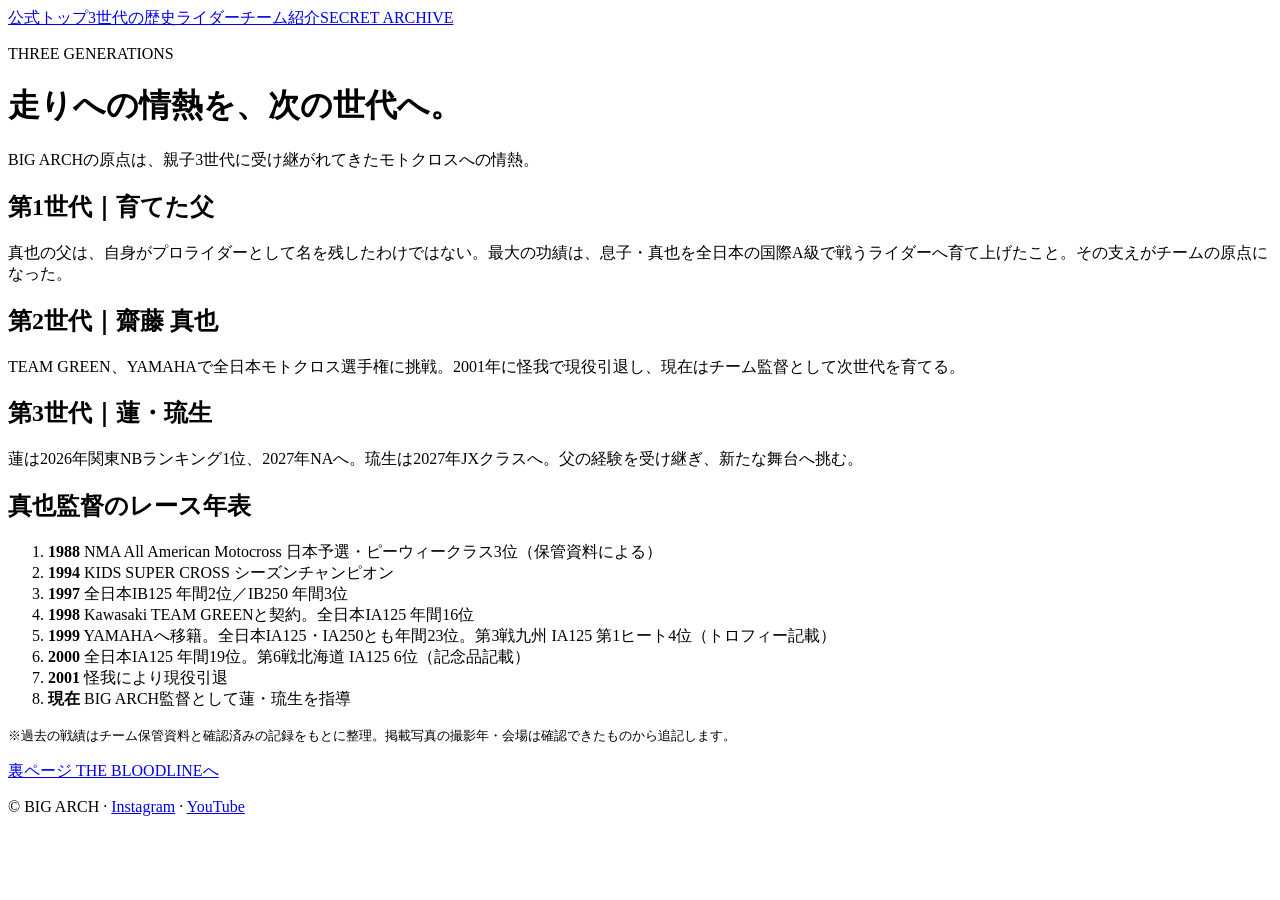
==== history.html @ 1378c93e "Add files via upload" ====
<!doctype html><html lang="ja"><head><meta charset="utf-8"><meta name="viewport" content="width=device-width,initial-scale=1"><meta name="description" content="BIG ARCH モトクロスチームの公式アーカイブ"><title>親子3世代の歴史 | BIG ARCH</title><link rel="stylesheet" href="assets/style.css"></head><body><header><nav><a href="./">公式トップ</a><a href="history.html">3世代の歴史</a><a href="riders.html">ライダー</a><a href="team.html">チーム紹介</a><a href="secret.html">SECRET ARCHIVE</a></nav></header><main><p class="tag">THREE GENERATIONS</p><h1>走りへの情熱を、次の世代へ。</h1><p class="lead">BIG ARCHの原点は、親子3世代に受け継がれてきたモトクロスへの情熱。</p><div class="grid"><section class="card"><h2>第1世代｜育てた父</h2><p>真也の父は、自身がプロライダーとして名を残したわけではない。最大の功績は、息子・真也を全日本の国際A級で戦うライダーへ育て上げたこと。その支えがチームの原点になった。</p></section><section class="card"><h2>第2世代｜齋藤 真也</h2><p>TEAM GREEN、YAMAHAで全日本モトクロス選手権に挑戦。2001年に怪我で現役引退し、現在はチーム監督として次世代を育てる。</p></section><section class="card"><h2>第3世代｜蓮・琉生</h2><p>蓮は2026年関東NBランキング1位、2027年NAへ。琉生は2027年JXクラスへ。父の経験を受け継ぎ、新たな舞台へ挑む。</p></section></div><h2>真也監督のレース年表</h2><ol class="timeline"><li><b>1988</b> NMA All American Motocross 日本予選・ピーウィークラス3位（保管資料による）</li><li><b>1994</b> KIDS SUPER CROSS シーズンチャンピオン</li><li><b>1997</b> 全日本IB125 年間2位／IB250 年間3位</li><li><b>1998</b> Kawasaki TEAM GREENと契約。全日本IA125 年間16位</li><li><b>1999</b> YAMAHAへ移籍。全日本IA125・IA250とも年間23位。第3戦九州 IA125 第1ヒート4位（トロフィー記載）</li><li><b>2000</b> 全日本IA125 年間19位。第6戦北海道 IA125 6位（記念品記載）</li><li><b>2001</b> 怪我により現役引退</li><li><b>現在</b> BIG ARCH監督として蓮・琉生を指導</li></ol><p><small>※過去の戦績はチーム保管資料と確認済みの記録をもとに整理。掲載写真の撮影年・会場は確認できたものから追記します。</small></p><p><a class="button" href="secret.html">裏ページ THE BLOODLINEへ</a></p></main><footer>© BIG ARCH · <a href="https://www.instagram.com/big_arch_mx/">Instagram</a> · <a href="https://www.youtube.com/@BIGARCH-pz4mp">YouTube</a></footer></body></html>
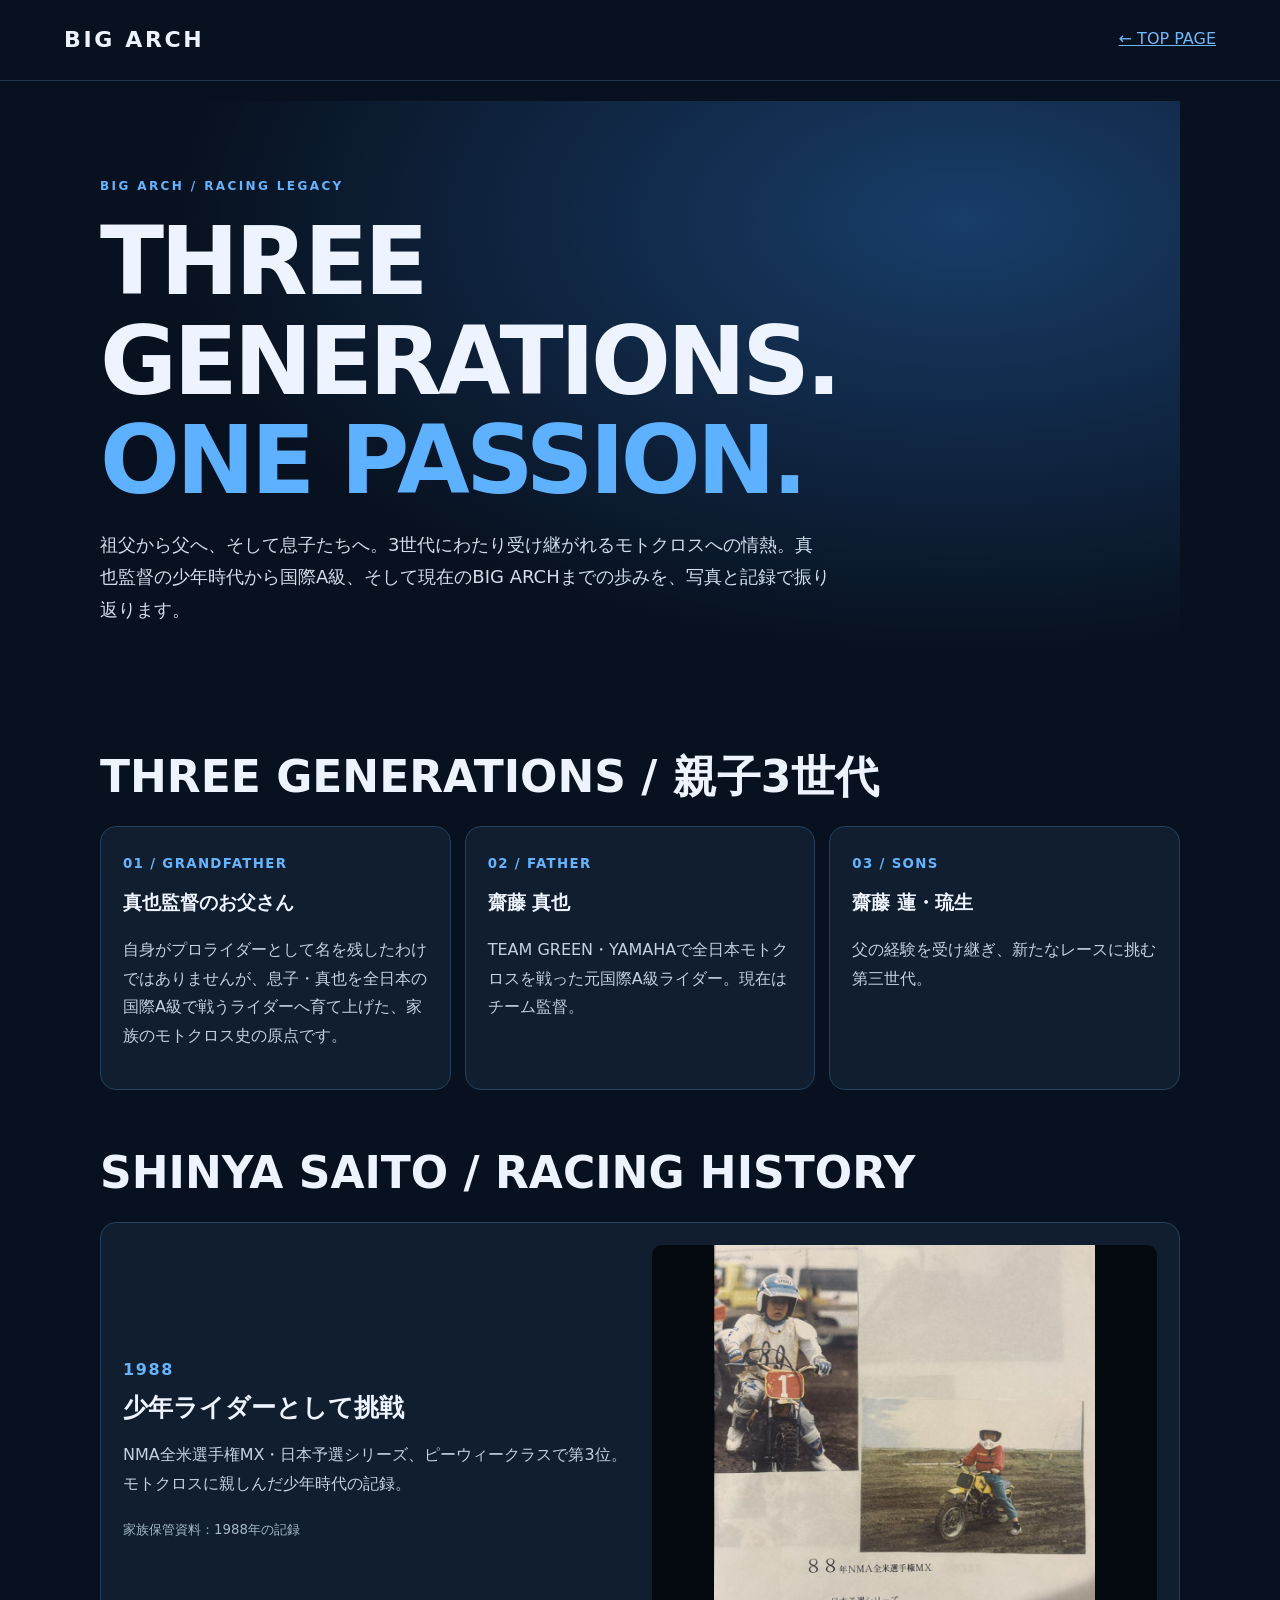
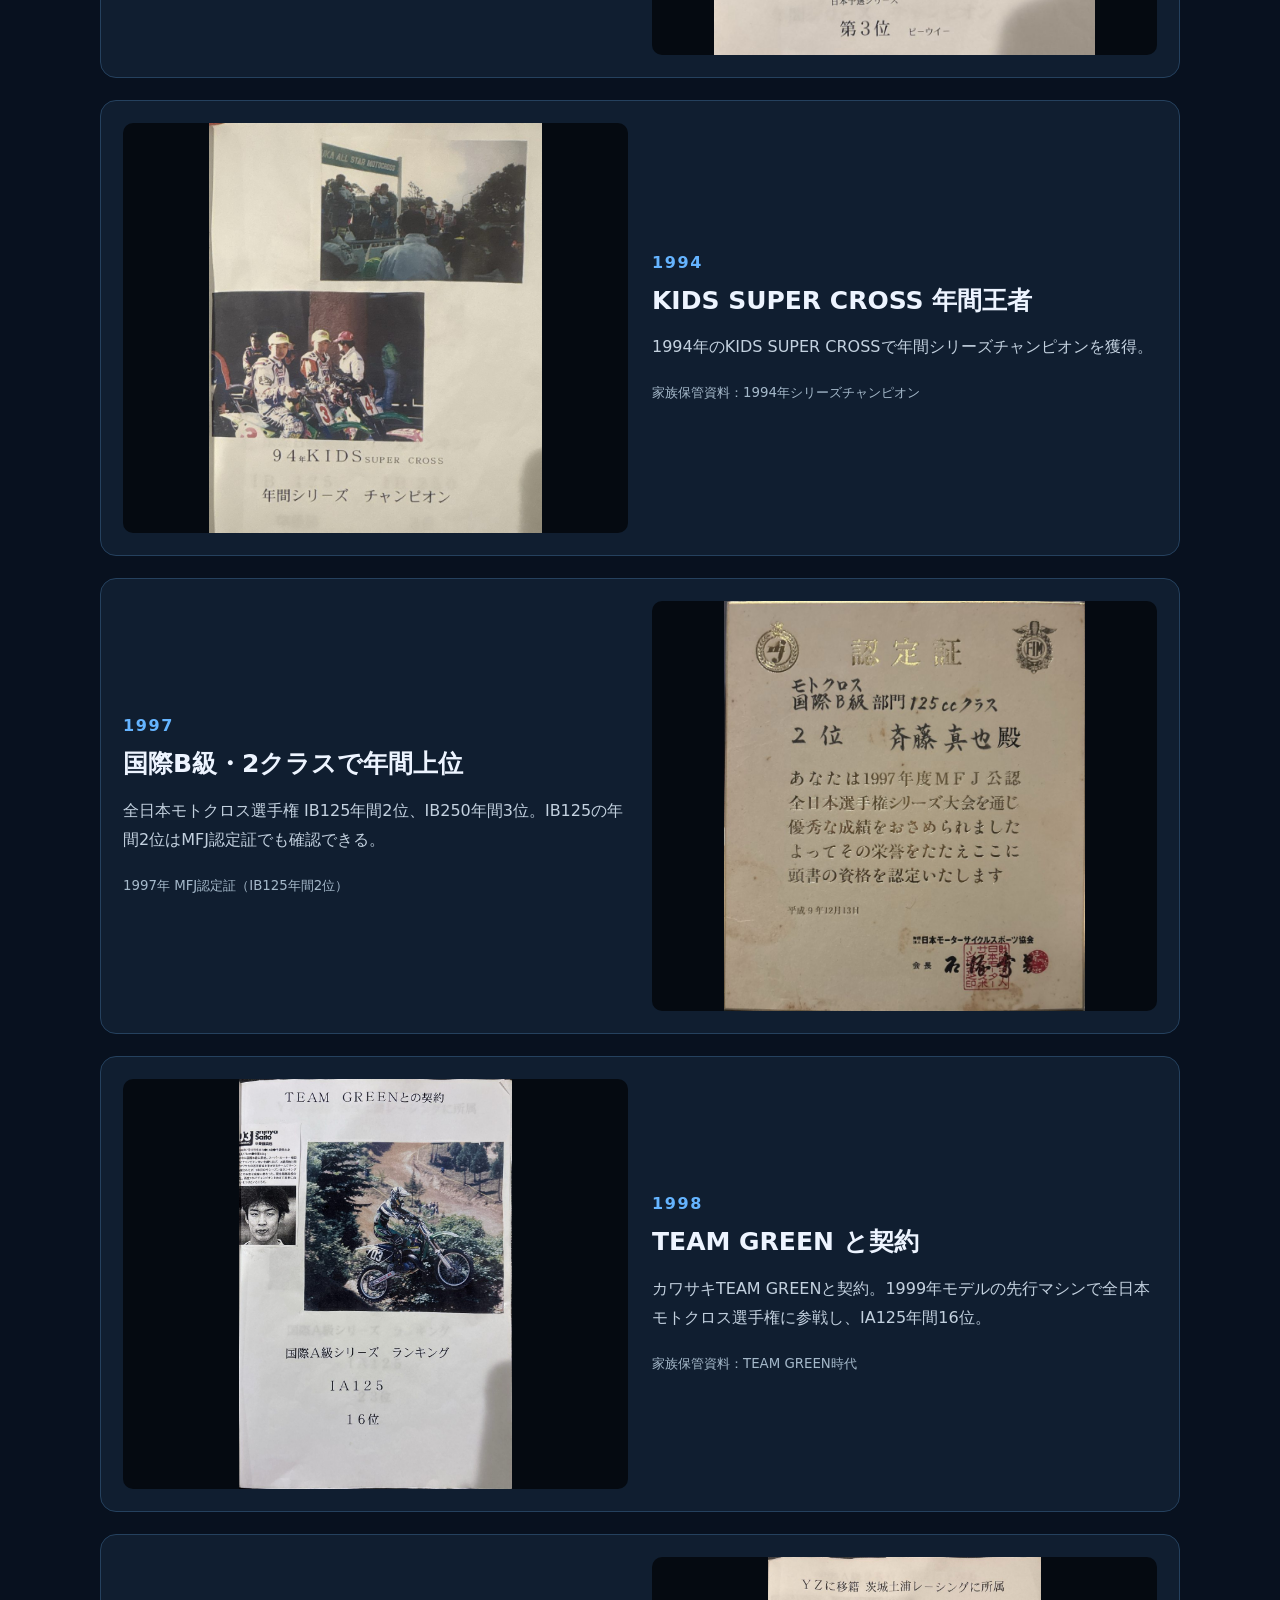
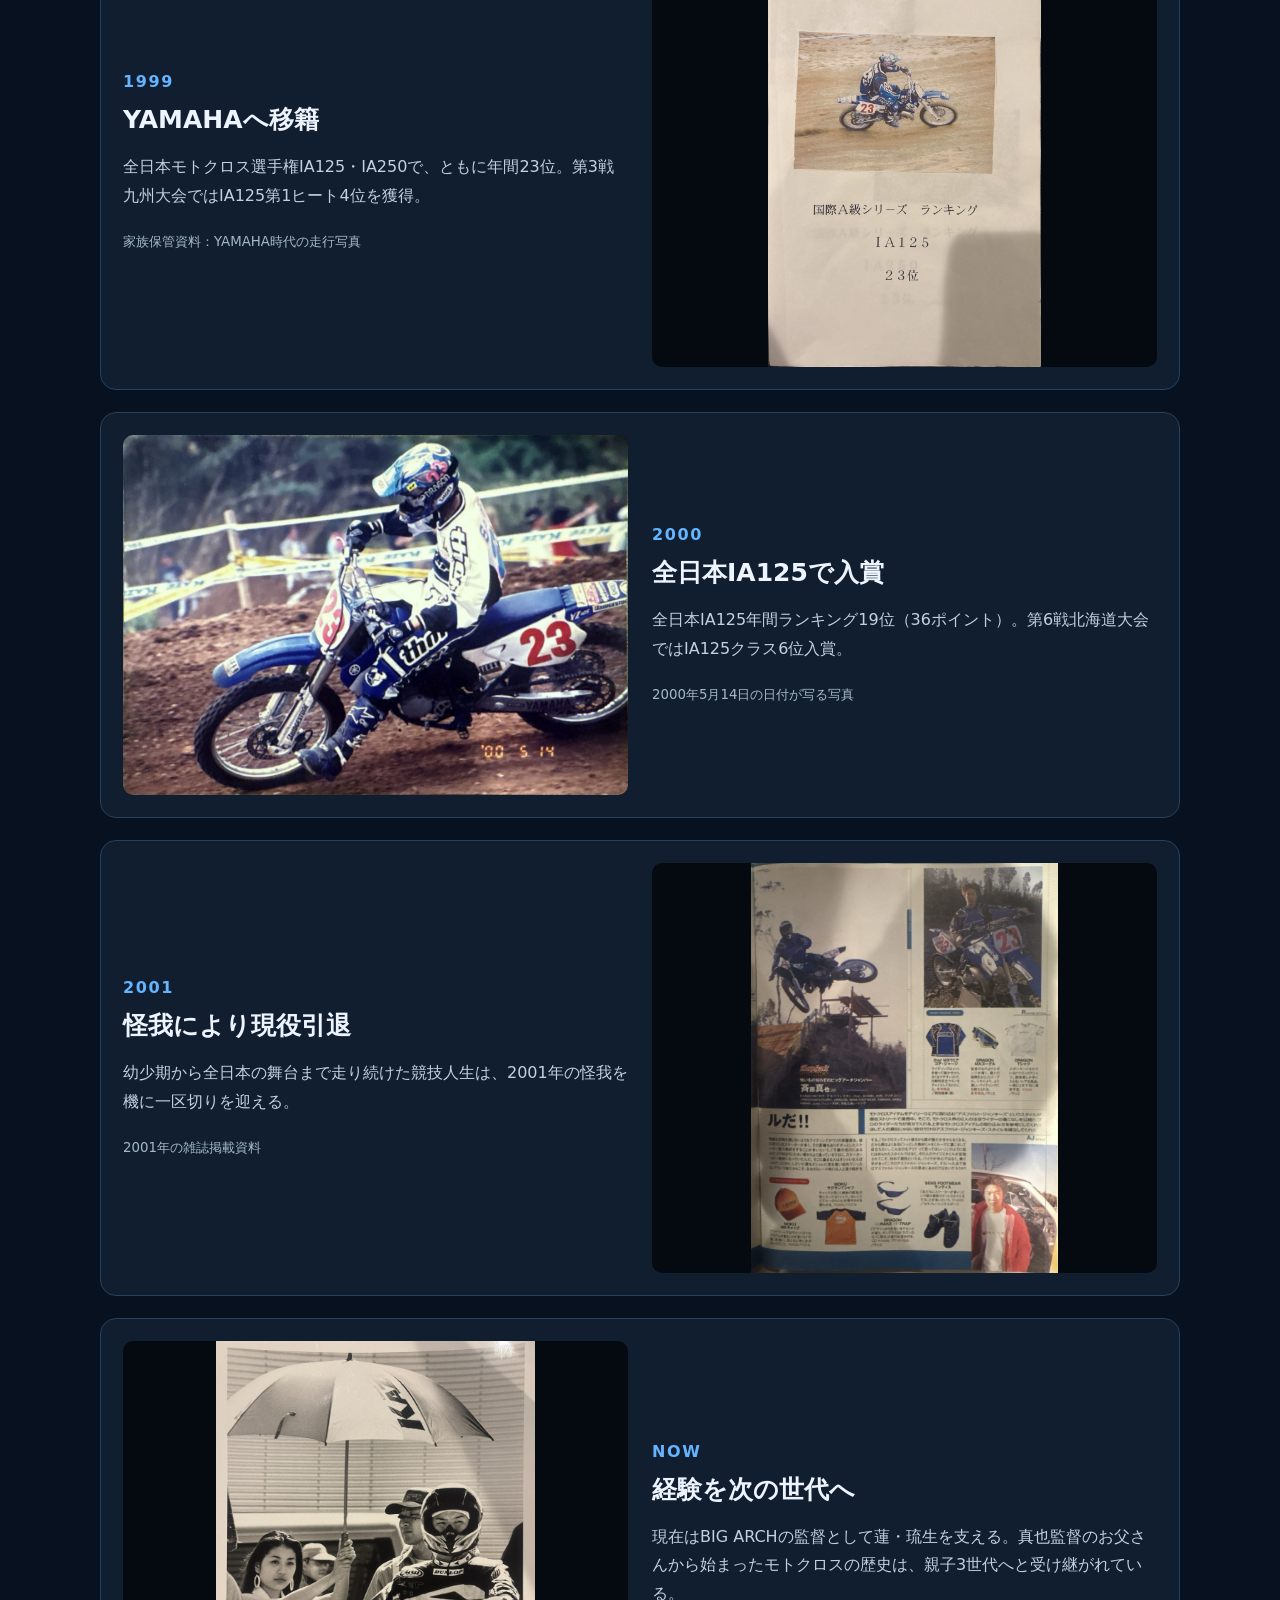
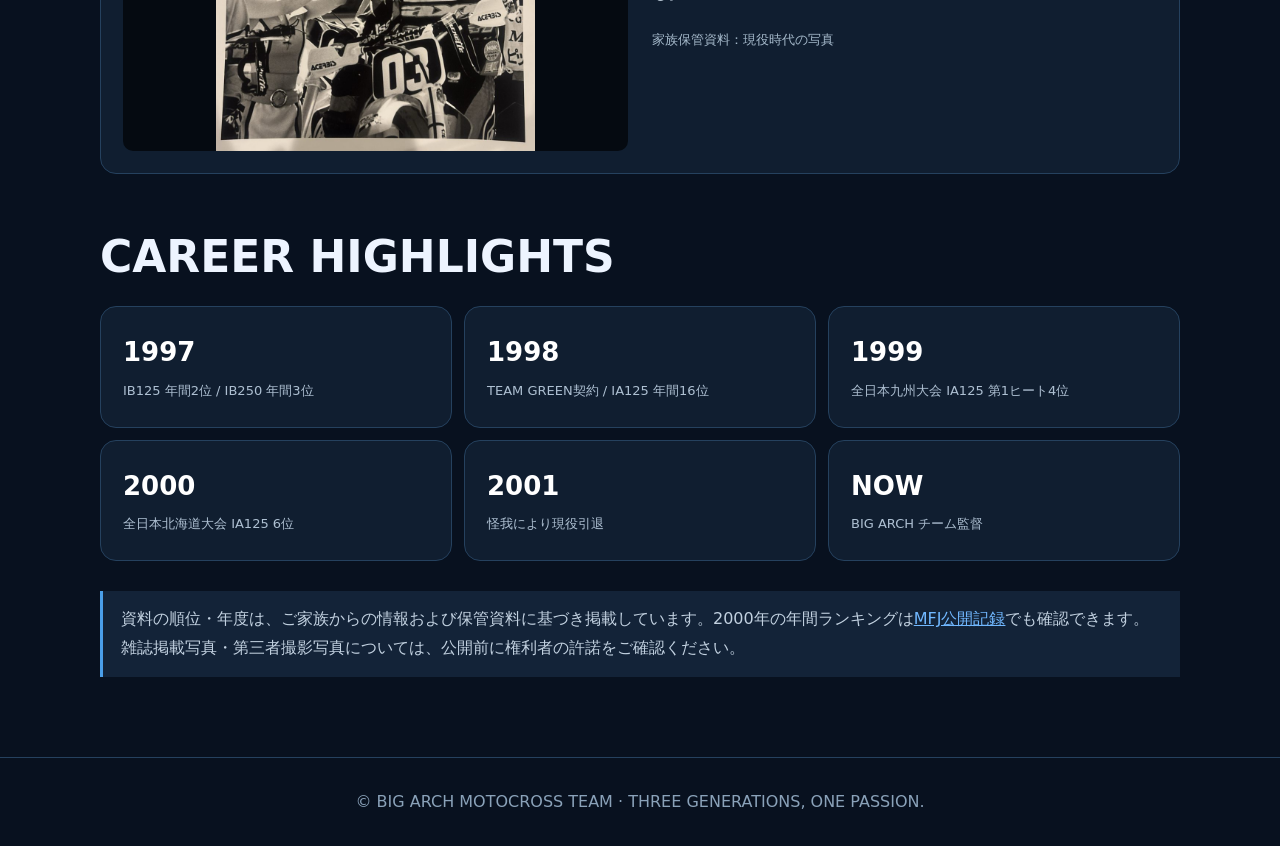
==== commit e3bead3d: "Add files via upload" ====
--- a/history.html
+++ b/history.html
@@ -1 +1 @@
-<!doctype html><html lang="ja"><head><meta charset="utf-8"><meta name="viewport" content="width=device-width,initial-scale=1"><meta name="description" content="BIG ARCH モトクロスチームの公式アーカイブ"><title>親子3世代の歴史 | BIG ARCH</title><link rel="stylesheet" href="assets/style.css"></head><body><header><nav><a href="./">公式トップ</a><a href="history.html">3世代の歴史</a><a href="riders.html">ライダー</a><a href="team.html">チーム紹介</a><a href="secret.html">SECRET ARCHIVE</a></nav></header><main><p class="tag">THREE GENERATIONS</p><h1>走りへの情熱を、次の世代へ。</h1><p class="lead">BIG ARCHの原点は、親子3世代に受け継がれてきたモトクロスへの情熱。</p><div class="grid"><section class="card"><h2>第1世代｜育てた父</h2><p>真也の父は、自身がプロライダーとして名を残したわけではない。最大の功績は、息子・真也を全日本の国際A級で戦うライダーへ育て上げたこと。その支えがチームの原点になった。</p></section><section class="card"><h2>第2世代｜齋藤 真也</h2><p>TEAM GREEN、YAMAHAで全日本モトクロス選手権に挑戦。2001年に怪我で現役引退し、現在はチーム監督として次世代を育てる。</p></section><section class="card"><h2>第3世代｜蓮・琉生</h2><p>蓮は2026年関東NBランキング1位、2027年NAへ。琉生は2027年JXクラスへ。父の経験を受け継ぎ、新たな舞台へ挑む。</p></section></div><h2>真也監督のレース年表</h2><ol class="timeline"><li><b>1988</b> NMA All American Motocross 日本予選・ピーウィークラス3位（保管資料による）</li><li><b>1994</b> KIDS SUPER CROSS シーズンチャンピオン</li><li><b>1997</b> 全日本IB125 年間2位／IB250 年間3位</li><li><b>1998</b> Kawasaki TEAM GREENと契約。全日本IA125 年間16位</li><li><b>1999</b> YAMAHAへ移籍。全日本IA125・IA250とも年間23位。第3戦九州 IA125 第1ヒート4位（トロフィー記載）</li><li><b>2000</b> 全日本IA125 年間19位。第6戦北海道 IA125 6位（記念品記載）</li><li><b>2001</b> 怪我により現役引退</li><li><b>現在</b> BIG ARCH監督として蓮・琉生を指導</li></ol><p><small>※過去の戦績はチーム保管資料と確認済みの記録をもとに整理。掲載写真の撮影年・会場は確認できたものから追記します。</small></p><p><a class="button" href="secret.html">裏ページ THE BLOODLINEへ</a></p></main><footer>© BIG ARCH · <a href="https://www.instagram.com/big_arch_mx/">Instagram</a> · <a href="https://www.youtube.com/@BIGARCH-pz4mp">YouTube</a></footer></body></html>+<!doctype html><html lang="ja"><head><meta charset="utf-8"><meta name="viewport" content="width=device-width,initial-scale=1"><meta name="description" content="BIG ARCH 齋藤真也監督のモトクロス歴史と親子3世代の歩み"><title>SHINYA SAITO HISTORY | BIG ARCH</title><link rel="stylesheet" href="history.css"></head><body><header><b>BIG ARCH</b><a href="index.html">← TOP PAGE</a></header><main><section class="hero"><div class="kicker">BIG ARCH / RACING LEGACY</div><h1>THREE<br>GENERATIONS.<br><em>ONE PASSION.</em></h1><p class="lead">祖父から父へ、そして息子たちへ。3世代にわたり受け継がれるモトクロスへの情熱。真也監督の少年時代から国際A級、そして現在のBIG ARCHまでの歩みを、写真と記録で振り返ります。</p></section><h2 class="section-title">THREE GENERATIONS / 親子3世代</h2><section class="generations"><div class="generation"><small>01 / GRANDFATHER</small><h3>真也監督のお父さん</h3><p>自身がプロライダーとして名を残したわけではありませんが、息子・真也を全日本の国際A級で戦うライダーへ育て上げた、家族のモトクロス史の原点です。</p></div><div class="generation"><small>02 / FATHER</small><h3>齋藤 真也</h3><p>TEAM GREEN・YAMAHAで全日本モトクロスを戦った元国際A級ライダー。現在はチーム監督。</p></div><div class="generation"><small>03 / SONS</small><h3>齋藤 蓮・琉生</h3><p>父の経験を受け継ぎ、新たなレースに挑む第三世代。</p></div></section><h2 class="section-title">SHINYA SAITO / RACING HISTORY</h2><div class="timeline"><article class="entry"><div><div class="year">1988</div><h3>少年ライダーとして挑戦</h3><p>NMA全米選手権MX・日本予選シリーズ、ピーウィークラスで第3位。モトクロスに親しんだ少年時代の記録。</p><small>家族保管資料：1988年の記録</small></div><img src="kids-1988.jpg" loading="lazy" alt="少年ライダーとして挑戦に関連する保存資料"></article><article class="entry"><div><div class="year">1994</div><h3>KIDS SUPER CROSS 年間王者</h3><p>1994年のKIDS SUPER CROSSで年間シリーズチャンピオンを獲得。</p><small>家族保管資料：1994年シリーズチャンピオン</small></div><img src="kids-1994.jpg" loading="lazy" alt="KIDS SUPER CROSS 年間王者に関連する保存資料"></article><article class="entry"><div><div class="year">1997</div><h3>国際B級・2クラスで年間上位</h3><p>全日本モトクロス選手権 IB125年間2位、IB250年間3位。IB125の年間2位はMFJ認定証でも確認できる。</p><small>1997年 MFJ認定証（IB125年間2位）</small></div><img src="ib-1997.jpg" loading="lazy" alt="国際B級・2クラスで年間上位に関連する保存資料"></article><article class="entry"><div><div class="year">1998</div><h3>TEAM GREEN と契約</h3><p>カワサキTEAM GREENと契約。1999年モデルの先行マシンで全日本モトクロス選手権に参戦し、IA125年間16位。</p><small>家族保管資料：TEAM GREEN時代</small></div><img src="green-1998.jpg" loading="lazy" alt="TEAM GREEN と契約に関連する保存資料"></article><article class="entry"><div><div class="year">1999</div><h3>YAMAHAへ移籍</h3><p>全日本モトクロス選手権IA125・IA250で、ともに年間23位。第3戦九州大会ではIA125第1ヒート4位を獲得。</p><small>家族保管資料：YAMAHA時代の走行写真</small></div><img src="yamaha-1999.jpg" loading="lazy" alt="YAMAHAへ移籍に関連する保存資料"></article><article class="entry"><div><div class="year">2000</div><h3>全日本IA125で入賞</h3><p>全日本IA125年間ランキング19位（36ポイント）。第6戦北海道大会ではIA125クラス6位入賞。</p><small>2000年5月14日の日付が写る写真</small></div><img src="yamaha-2000.jpg" loading="lazy" alt="全日本IA125で入賞に関連する保存資料"></article><article class="entry"><div><div class="year">2001</div><h3>怪我により現役引退</h3><p>幼少期から全日本の舞台まで走り続けた競技人生は、2001年の怪我を機に一区切りを迎える。</p><small>2001年の雑誌掲載資料</small></div><img src="magazine-2001.jpg" loading="lazy" alt="怪我により現役引退に関連する保存資料"></article><article class="entry"><div><div class="year">NOW</div><h3>経験を次の世代へ</h3><p>現在はBIG ARCHの監督として蓮・琉生を支える。真也監督のお父さんから始まったモトクロスの歴史は、親子3世代へと受け継がれている。</p><small>家族保管資料：現役時代の写真</small></div><img src="green-03.jpg" loading="lazy" alt="経験を次の世代へに関連する保存資料"></article></div><h2 class="section-title">CAREER HIGHLIGHTS</h2><section class="stats"><div class="stat"><strong>1997</strong><span>IB125 年間2位 / IB250 年間3位</span></div><div class="stat"><strong>1998</strong><span>TEAM GREEN契約 / IA125 年間16位</span></div><div class="stat"><strong>1999</strong><span>全日本九州大会 IA125 第1ヒート4位</span></div><div class="stat"><strong>2000</strong><span>全日本北海道大会 IA125 6位</span></div><div class="stat"><strong>2001</strong><span>怪我により現役引退</span></div><div class="stat"><strong>NOW</strong><span>BIG ARCH チーム監督</span></div></section><div class="note">資料の順位・年度は、ご家族からの情報および保管資料に基づき掲載しています。2000年の年間ランキングは<a href="https://www.mfj.or.jp/wp-content/uploads/2025/04/2000MFJ_ALLJAPAN_ranking_MX.pdf" target="_blank" rel="noopener">MFJ公開記録</a>でも確認できます。雑誌掲載写真・第三者撮影写真については、公開前に権利者の許諾をご確認ください。</div></main><footer>© BIG ARCH MOTOCROSS TEAM · THREE GENERATIONS, ONE PASSION.</footer></body></html>
--- a/history.css
+++ b/history.css
@@ -0,0 +1 @@
+*{box-sizing:border-box}html{scroll-behavior:smooth}body{margin:0;background:#08111f;color:#edf4ff;font-family:system-ui,-apple-system,"Noto Sans JP",sans-serif;line-height:1.8}a{color:#71b8ff}header{padding:20px max(5vw,20px);display:flex;justify-content:space-between;align-items:center;border-bottom:1px solid #24364b}header b{font-size:22px;letter-spacing:.12em}main{max-width:1120px;margin:auto;padding:20px 20px 80px}.hero{padding:75px 0 50px;background:radial-gradient(ellipse at 80% 20%,#183d69 0,transparent 65%)}.kicker{color:#64b5ff;letter-spacing:.2em;font-weight:700;font-size:12px}h1{font-size:clamp(42px,8vw,94px);line-height:1.06;letter-spacing:-.04em;margin:15px 0}h1 em{font-style:normal;color:#5eb1ff}.lead{max-width:730px;font-size:18px;color:#d1ddeb}.section-title{font-size:clamp(27px,4vw,44px);line-height:1.25;margin:55px 0 22px}.generations{display:grid;grid-template-columns:repeat(3,1fr);gap:14px}.generation,.stat,.entry{border:1px solid #25415e;background:#101e30;border-radius:16px;padding:22px}.generation small,.year{color:#65b4ff;font-weight:800;letter-spacing:.1em}.generation h3{margin:8px 0}.generation p,.entry p{color:#c3d1df}.timeline{display:grid;gap:22px}.entry{display:grid;grid-template-columns:1fr 1fr;gap:24px;align-items:center}.entry:nth-child(even) img{order:-1}.entry h3{font-size:25px;line-height:1.35;margin:6px 0}.entry img{width:100%;max-height:410px;object-fit:contain;border-radius:10px;background:#050a11}.entry small{color:#a5b9ca}.stats{display:grid;grid-template-columns:repeat(3,1fr);gap:12px}.stat strong{display:block;font-size:26px;color:#fff}.stat span{font-size:13px;color:#aec0d2}.note{border-left:3px solid #4b9fe9;padding:14px 18px;background:#132338;color:#c2d1e0;margin-top:30px}footer{border-top:1px solid #25415e;text-align:center;padding:30px;color:#8aa2b9}@media(max-width:720px){.generations,.stats{grid-template-columns:1fr}.entry{grid-template-columns:1fr}.entry:nth-child(even) img{order:initial}.hero{padding:45px 0}}
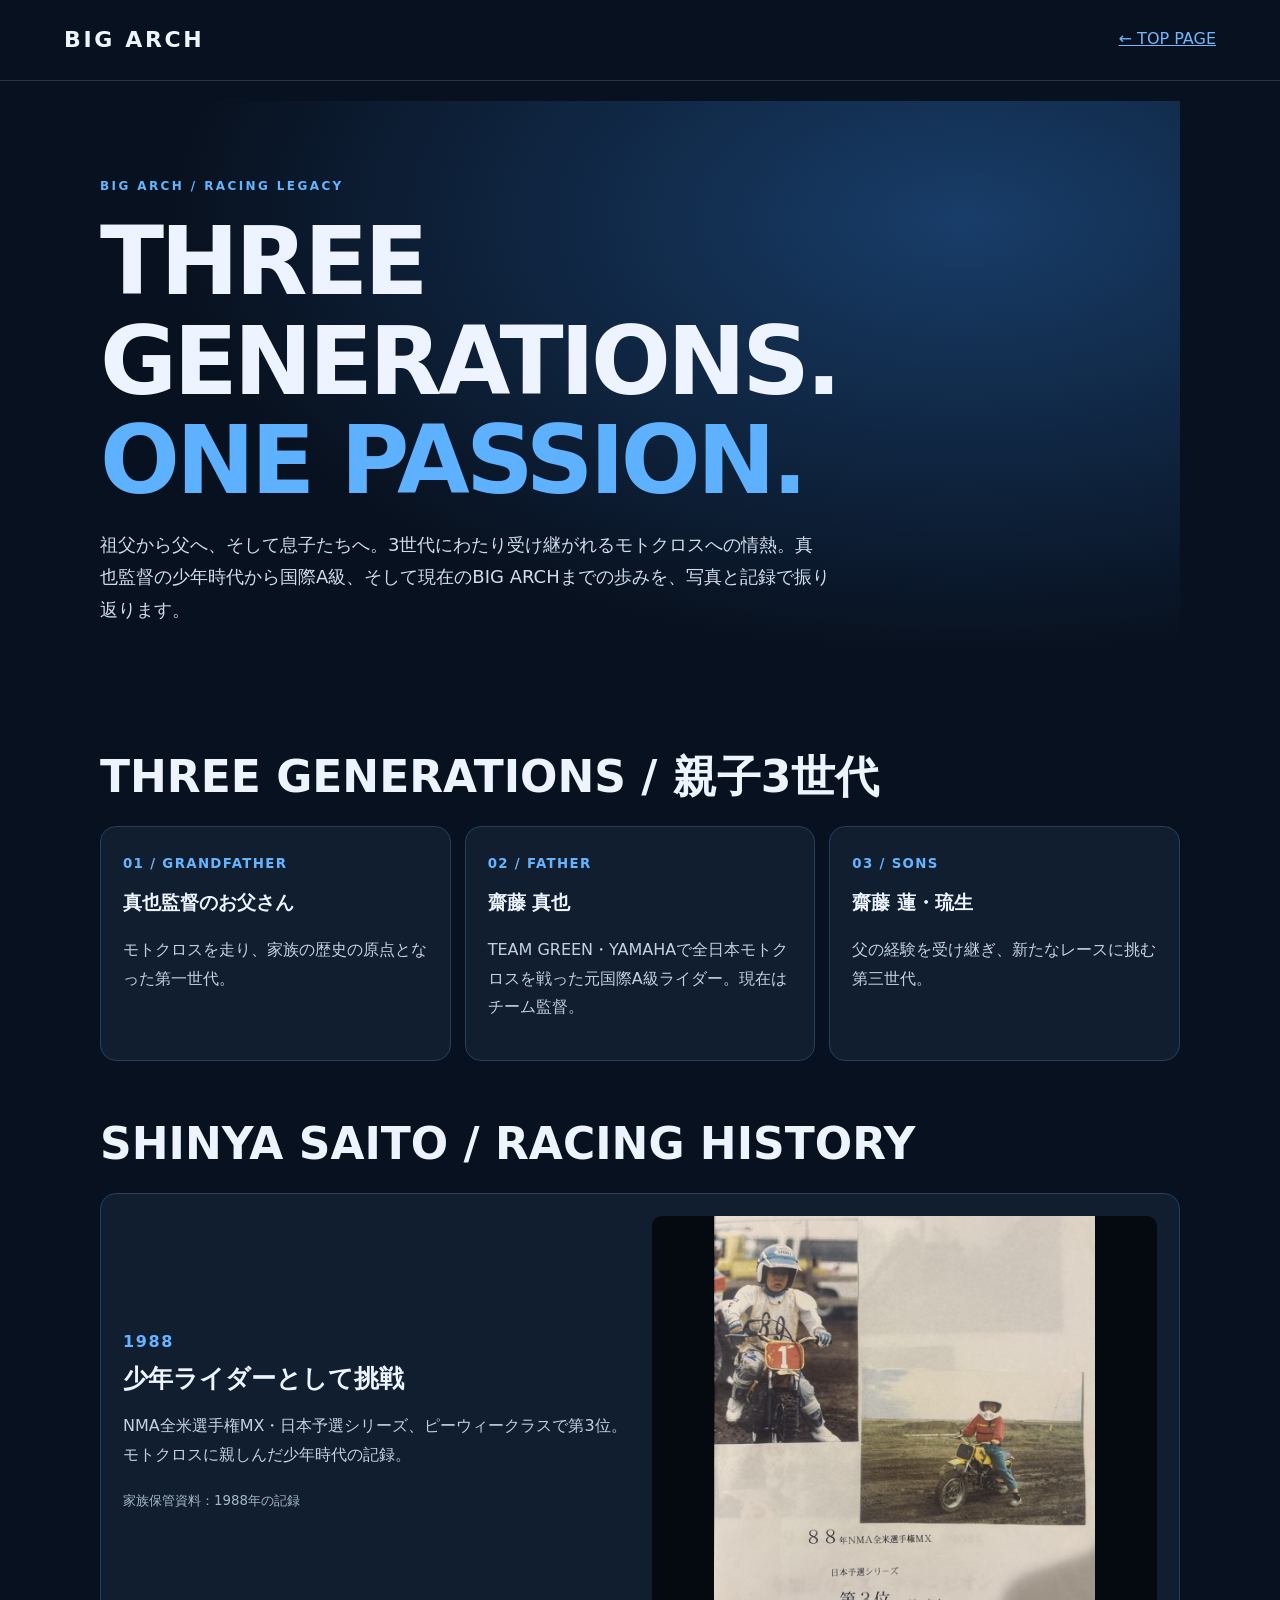
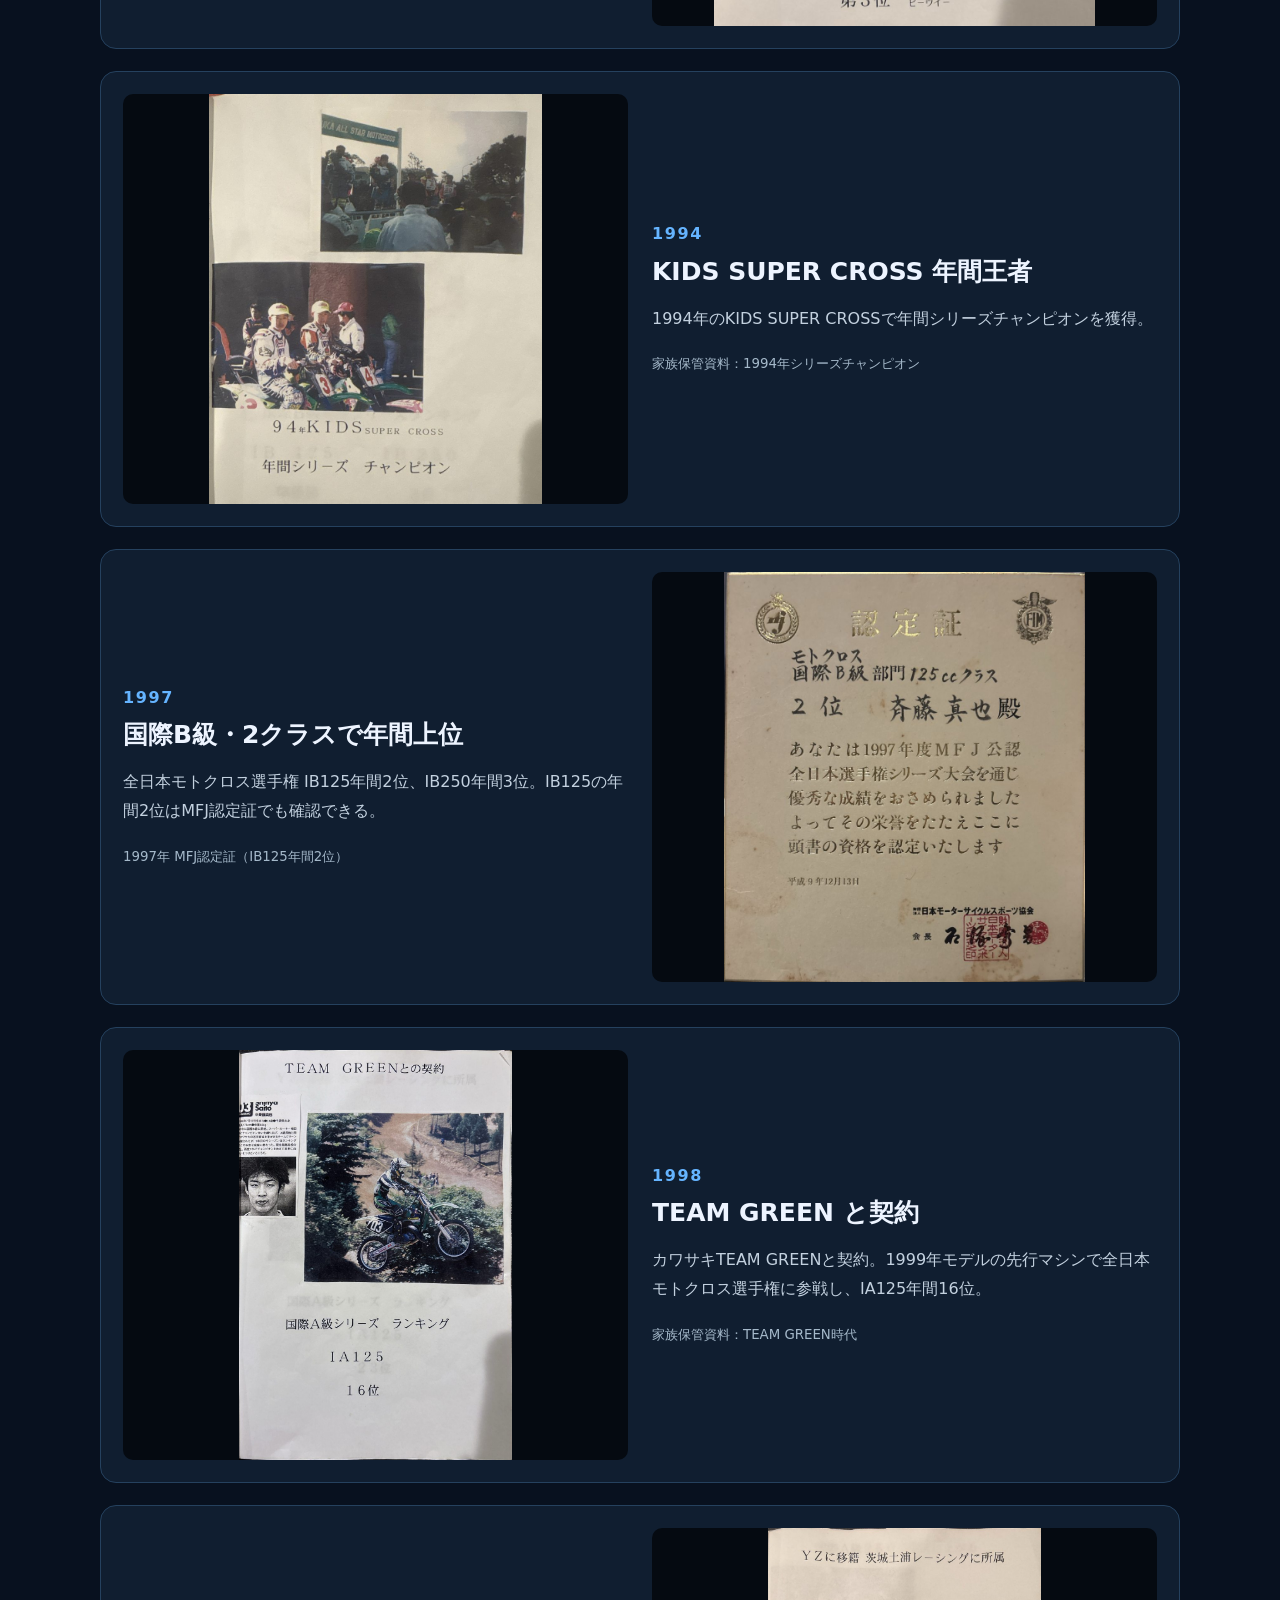
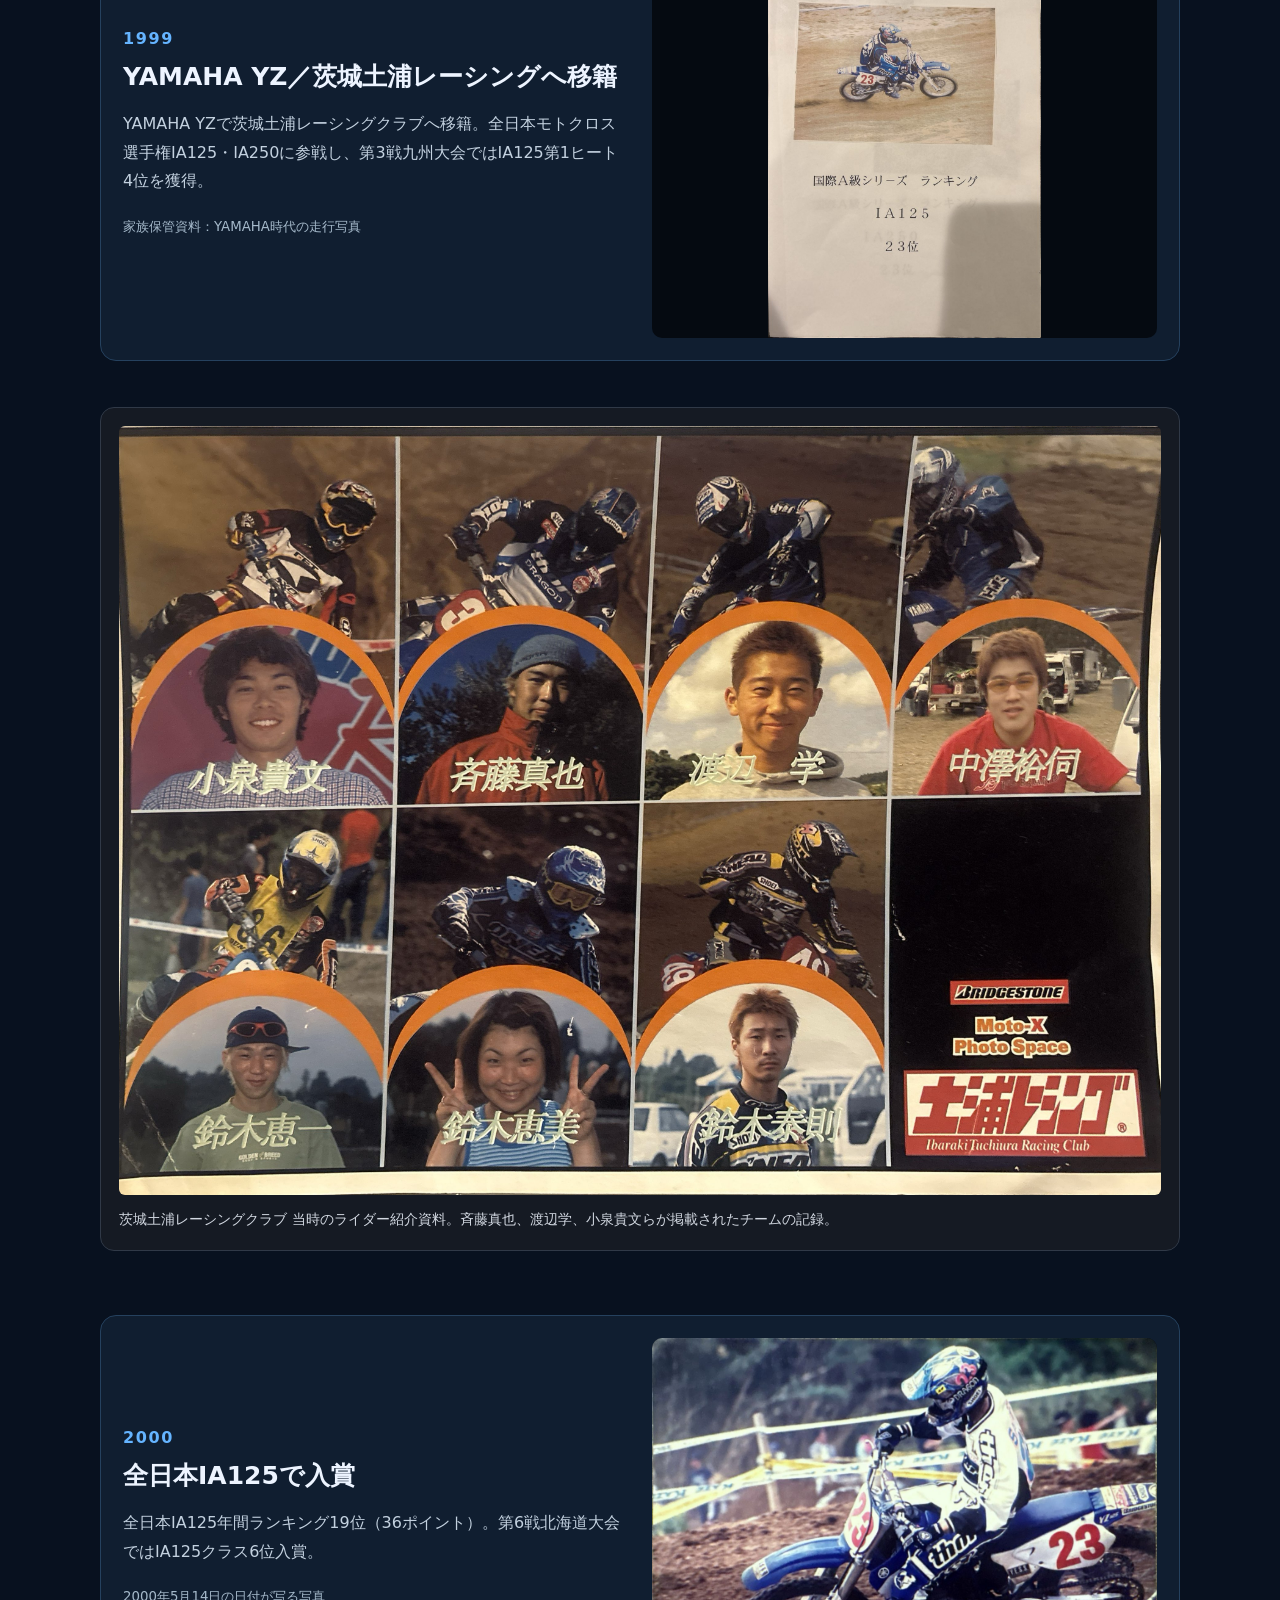
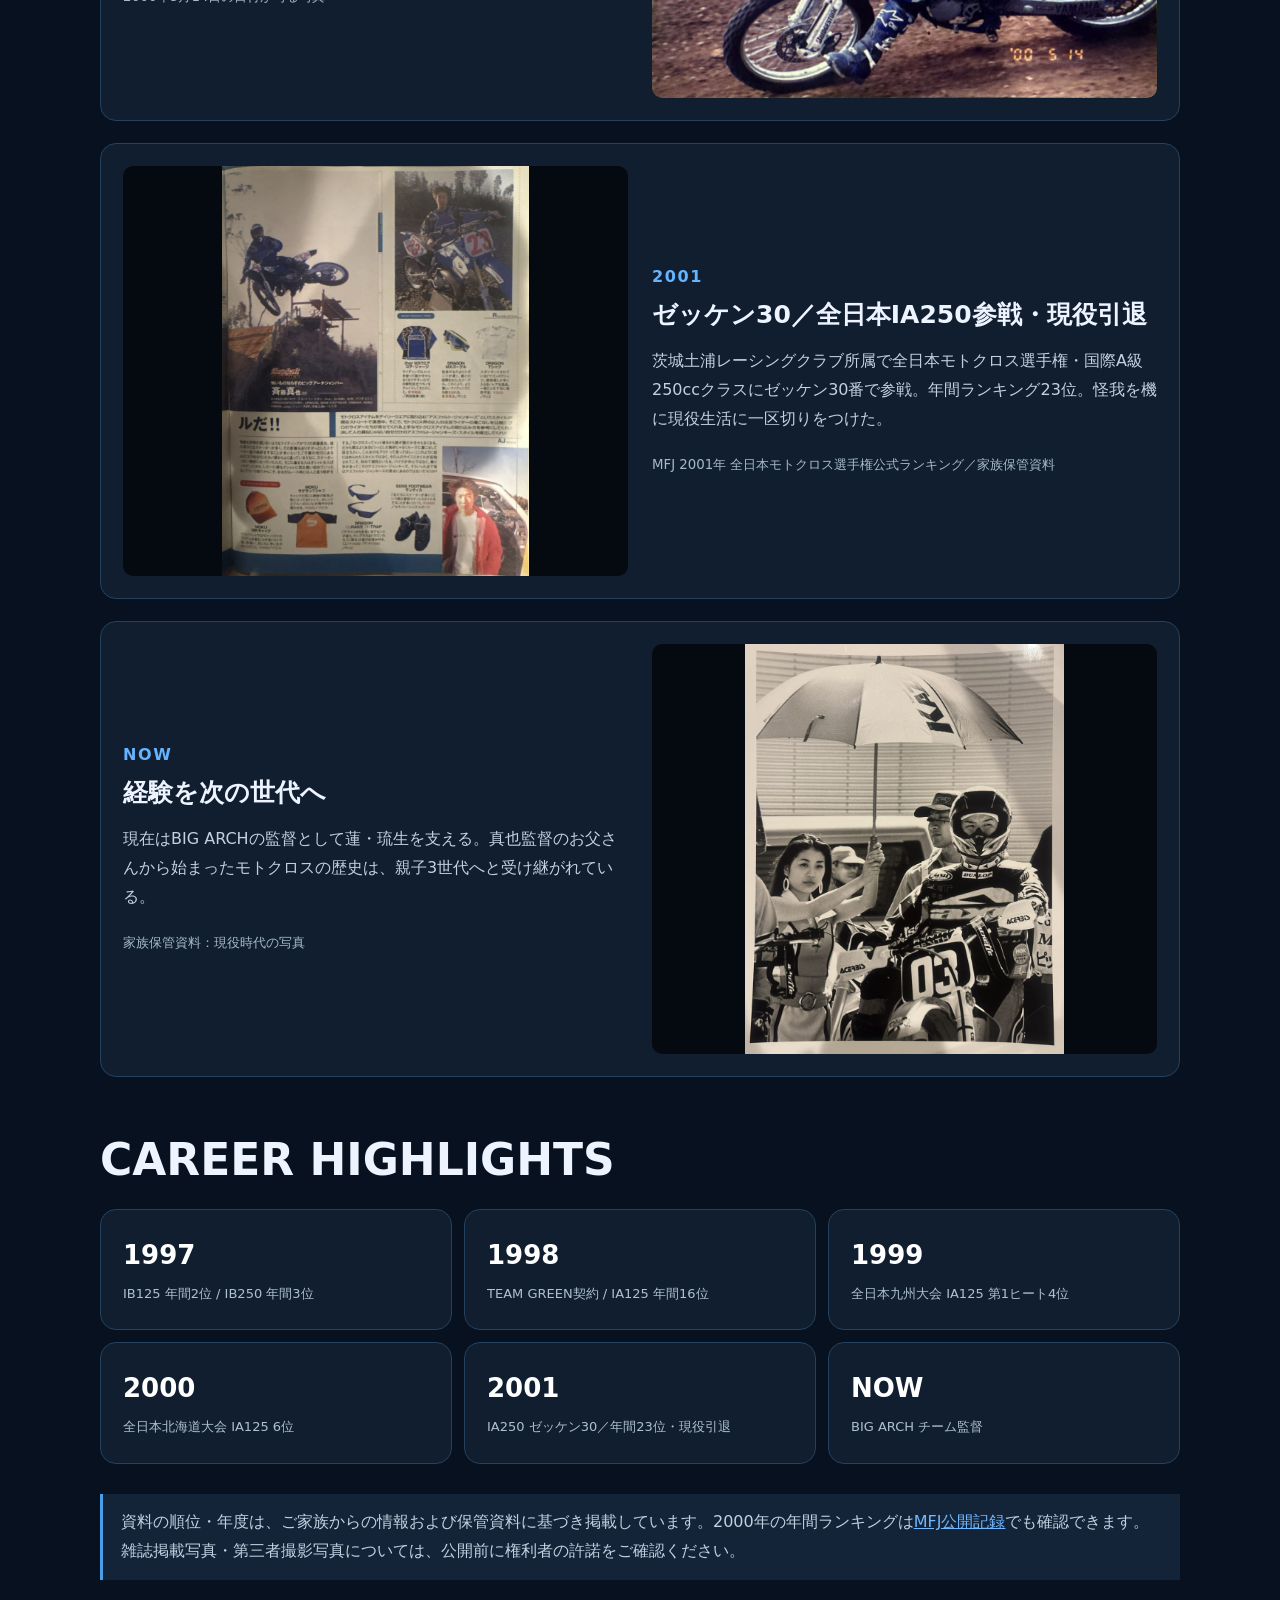
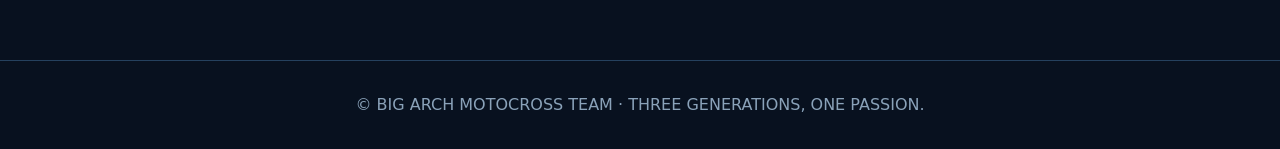
==== commit 6a8ad87d: "Add files via upload" ====
--- a/history.html
+++ b/history.html
@@ -1 +1,6 @@
-<!doctype html><html lang="ja"><head><meta charset="utf-8"><meta name="viewport" content="width=device-width,initial-scale=1"><meta name="description" content="BIG ARCH 齋藤真也監督のモトクロス歴史と親子3世代の歩み"><title>SHINYA SAITO HISTORY | BIG ARCH</title><link rel="stylesheet" href="history.css"></head><body><header><b>BIG ARCH</b><a href="index.html">← TOP PAGE</a></header><main><section class="hero"><div class="kicker">BIG ARCH / RACING LEGACY</div><h1>THREE<br>GENERATIONS.<br><em>ONE PASSION.</em></h1><p class="lead">祖父から父へ、そして息子たちへ。3世代にわたり受け継がれるモトクロスへの情熱。真也監督の少年時代から国際A級、そして現在のBIG ARCHまでの歩みを、写真と記録で振り返ります。</p></section><h2 class="section-title">THREE GENERATIONS / 親子3世代</h2><section class="generations"><div class="generation"><small>01 / GRANDFATHER</small><h3>真也監督のお父さん</h3><p>自身がプロライダーとして名を残したわけではありませんが、息子・真也を全日本の国際A級で戦うライダーへ育て上げた、家族のモトクロス史の原点です。</p></div><div class="generation"><small>02 / FATHER</small><h3>齋藤 真也</h3><p>TEAM GREEN・YAMAHAで全日本モトクロスを戦った元国際A級ライダー。現在はチーム監督。</p></div><div class="generation"><small>03 / SONS</small><h3>齋藤 蓮・琉生</h3><p>父の経験を受け継ぎ、新たなレースに挑む第三世代。</p></div></section><h2 class="section-title">SHINYA SAITO / RACING HISTORY</h2><div class="timeline"><article class="entry"><div><div class="year">1988</div><h3>少年ライダーとして挑戦</h3><p>NMA全米選手権MX・日本予選シリーズ、ピーウィークラスで第3位。モトクロスに親しんだ少年時代の記録。</p><small>家族保管資料：1988年の記録</small></div><img src="kids-1988.jpg" loading="lazy" alt="少年ライダーとして挑戦に関連する保存資料"></article><article class="entry"><div><div class="year">1994</div><h3>KIDS SUPER CROSS 年間王者</h3><p>1994年のKIDS SUPER CROSSで年間シリーズチャンピオンを獲得。</p><small>家族保管資料：1994年シリーズチャンピオン</small></div><img src="kids-1994.jpg" loading="lazy" alt="KIDS SUPER CROSS 年間王者に関連する保存資料"></article><article class="entry"><div><div class="year">1997</div><h3>国際B級・2クラスで年間上位</h3><p>全日本モトクロス選手権 IB125年間2位、IB250年間3位。IB125の年間2位はMFJ認定証でも確認できる。</p><small>1997年 MFJ認定証（IB125年間2位）</small></div><img src="ib-1997.jpg" loading="lazy" alt="国際B級・2クラスで年間上位に関連する保存資料"></article><article class="entry"><div><div class="year">1998</div><h3>TEAM GREEN と契約</h3><p>カワサキTEAM GREENと契約。1999年モデルの先行マシンで全日本モトクロス選手権に参戦し、IA125年間16位。</p><small>家族保管資料：TEAM GREEN時代</small></div><img src="green-1998.jpg" loading="lazy" alt="TEAM GREEN と契約に関連する保存資料"></article><article class="entry"><div><div class="year">1999</div><h3>YAMAHAへ移籍</h3><p>全日本モトクロス選手権IA125・IA250で、ともに年間23位。第3戦九州大会ではIA125第1ヒート4位を獲得。</p><small>家族保管資料：YAMAHA時代の走行写真</small></div><img src="yamaha-1999.jpg" loading="lazy" alt="YAMAHAへ移籍に関連する保存資料"></article><article class="entry"><div><div class="year">2000</div><h3>全日本IA125で入賞</h3><p>全日本IA125年間ランキング19位（36ポイント）。第6戦北海道大会ではIA125クラス6位入賞。</p><small>2000年5月14日の日付が写る写真</small></div><img src="yamaha-2000.jpg" loading="lazy" alt="全日本IA125で入賞に関連する保存資料"></article><article class="entry"><div><div class="year">2001</div><h3>怪我により現役引退</h3><p>幼少期から全日本の舞台まで走り続けた競技人生は、2001年の怪我を機に一区切りを迎える。</p><small>2001年の雑誌掲載資料</small></div><img src="magazine-2001.jpg" loading="lazy" alt="怪我により現役引退に関連する保存資料"></article><article class="entry"><div><div class="year">NOW</div><h3>経験を次の世代へ</h3><p>現在はBIG ARCHの監督として蓮・琉生を支える。真也監督のお父さんから始まったモトクロスの歴史は、親子3世代へと受け継がれている。</p><small>家族保管資料：現役時代の写真</small></div><img src="green-03.jpg" loading="lazy" alt="経験を次の世代へに関連する保存資料"></article></div><h2 class="section-title">CAREER HIGHLIGHTS</h2><section class="stats"><div class="stat"><strong>1997</strong><span>IB125 年間2位 / IB250 年間3位</span></div><div class="stat"><strong>1998</strong><span>TEAM GREEN契約 / IA125 年間16位</span></div><div class="stat"><strong>1999</strong><span>全日本九州大会 IA125 第1ヒート4位</span></div><div class="stat"><strong>2000</strong><span>全日本北海道大会 IA125 6位</span></div><div class="stat"><strong>2001</strong><span>怪我により現役引退</span></div><div class="stat"><strong>NOW</strong><span>BIG ARCH チーム監督</span></div></section><div class="note">資料の順位・年度は、ご家族からの情報および保管資料に基づき掲載しています。2000年の年間ランキングは<a href="https://www.mfj.or.jp/wp-content/uploads/2025/04/2000MFJ_ALLJAPAN_ranking_MX.pdf" target="_blank" rel="noopener">MFJ公開記録</a>でも確認できます。雑誌掲載写真・第三者撮影写真については、公開前に権利者の許諾をご確認ください。</div></main><footer>© BIG ARCH MOTOCROSS TEAM · THREE GENERATIONS, ONE PASSION.</footer></body></html>+<!DOCTYPE html>
+<html lang="ja"><head><meta charset="utf-8"/><meta content="width=device-width,initial-scale=1" name="viewport"/><meta content="BIG ARCH 齋藤真也監督のモトクロス歴史と親子3世代の歩み" name="description"/><title>SHINYA SAITO HISTORY | BIG ARCH</title><link href="history.css" rel="stylesheet"/><style>
+.tsuchiura-archive{margin:24px 0 42px;padding:18px;background:#151a23;border:1px solid #303947;border-radius:14px;}
+.tsuchiura-archive img{display:block;width:100%;height:auto;object-fit:contain;border-radius:6px;}
+.tsuchiura-archive figcaption{font-size:0.9rem;line-height:1.7;color:#d2d8e1;margin-top:12px;}
+</style></head><body><header><b>BIG ARCH</b><a href="index.html">← TOP PAGE</a></header><main><section class="hero"><div class="kicker">BIG ARCH / RACING LEGACY</div><h1>THREE<br/>GENERATIONS.<br/><em>ONE PASSION.</em></h1><p class="lead">祖父から父へ、そして息子たちへ。3世代にわたり受け継がれるモトクロスへの情熱。真也監督の少年時代から国際A級、そして現在のBIG ARCHまでの歩みを、写真と記録で振り返ります。</p></section><h2 class="section-title">THREE GENERATIONS / 親子3世代</h2><section class="generations"><div class="generation"><small>01 / GRANDFATHER</small><h3>真也監督のお父さん</h3><p>モトクロスを走り、家族の歴史の原点となった第一世代。</p></div><div class="generation"><small>02 / FATHER</small><h3>齋藤 真也</h3><p>TEAM GREEN・YAMAHAで全日本モトクロスを戦った元国際A級ライダー。現在はチーム監督。</p></div><div class="generation"><small>03 / SONS</small><h3>齋藤 蓮・琉生</h3><p>父の経験を受け継ぎ、新たなレースに挑む第三世代。</p></div></section><h2 class="section-title">SHINYA SAITO / RACING HISTORY</h2><div class="timeline"><article class="entry"><div><div class="year">1988</div><h3>少年ライダーとして挑戦</h3><p>NMA全米選手権MX・日本予選シリーズ、ピーウィークラスで第3位。モトクロスに親しんだ少年時代の記録。</p><small>家族保管資料：1988年の記録</small></div><img alt="少年ライダーとして挑戦に関連する保存資料" loading="lazy" src="kids-1988.jpg"/></article><article class="entry"><div><div class="year">1994</div><h3>KIDS SUPER CROSS 年間王者</h3><p>1994年のKIDS SUPER CROSSで年間シリーズチャンピオンを獲得。</p><small>家族保管資料：1994年シリーズチャンピオン</small></div><img alt="KIDS SUPER CROSS 年間王者に関連する保存資料" loading="lazy" src="kids-1994.jpg"/></article><article class="entry"><div><div class="year">1997</div><h3>国際B級・2クラスで年間上位</h3><p>全日本モトクロス選手権 IB125年間2位、IB250年間3位。IB125の年間2位はMFJ認定証でも確認できる。</p><small>1997年 MFJ認定証（IB125年間2位）</small></div><img alt="国際B級・2クラスで年間上位に関連する保存資料" loading="lazy" src="ib-1997.jpg"/></article><article class="entry"><div><div class="year">1998</div><h3>TEAM GREEN と契約</h3><p>カワサキTEAM GREENと契約。1999年モデルの先行マシンで全日本モトクロス選手権に参戦し、IA125年間16位。</p><small>家族保管資料：TEAM GREEN時代</small></div><img alt="TEAM GREEN と契約に関連する保存資料" loading="lazy" src="green-1998.jpg"/></article><article class="entry"><div><div class="year">1999</div><h3>YAMAHA YZ／茨城土浦レーシングへ移籍</h3><p>YAMAHA YZで茨城土浦レーシングクラブへ移籍。全日本モトクロス選手権IA125・IA250に参戦し、第3戦九州大会ではIA125第1ヒート4位を獲得。</p><small>家族保管資料：YAMAHA時代の走行写真</small></div><img alt="YAMAHAへ移籍に関連する保存資料" loading="lazy" src="yamaha-1999.jpg"/></article><figure class="tsuchiura-archive"><img alt="茨城土浦レーシングクラブの当時のライダー紹介資料。斉藤真也、渡辺学、小泉貴文ほか7人のライダーとチームロゴ" loading="lazy" src="tsuchiura-riders-2001.jpg"/><figcaption>茨城土浦レーシングクラブ 当時のライダー紹介資料。斉藤真也、渡辺学、小泉貴文らが掲載されたチームの記録。</figcaption></figure><article class="entry"><div><div class="year">2000</div><h3>全日本IA125で入賞</h3><p>全日本IA125年間ランキング19位（36ポイント）。第6戦北海道大会ではIA125クラス6位入賞。</p><small>2000年5月14日の日付が写る写真</small></div><img alt="全日本IA125で入賞に関連する保存資料" loading="lazy" src="yamaha-2000.jpg"/></article><article class="entry"><div><div class="year">2001</div><h3>ゼッケン30／全日本IA250参戦・現役引退</h3><p>茨城土浦レーシングクラブ所属で全日本モトクロス選手権・国際A級250ccクラスにゼッケン30番で参戦。年間ランキング23位。怪我を機に現役生活に一区切りをつけた。</p><small>MFJ 2001年 全日本モトクロス選手権公式ランキング／家族保管資料</small></div><img alt="怪我により現役引退に関連する保存資料" loading="lazy" src="magazine-2001.jpg"/></article><article class="entry"><div><div class="year">NOW</div><h3>経験を次の世代へ</h3><p>現在はBIG ARCHの監督として蓮・琉生を支える。真也監督のお父さんから始まったモトクロスの歴史は、親子3世代へと受け継がれている。</p><small>家族保管資料：現役時代の写真</small></div><img alt="経験を次の世代へに関連する保存資料" loading="lazy" src="green-03.jpg"/></article></div><h2 class="section-title">CAREER HIGHLIGHTS</h2><section class="stats"><div class="stat"><strong>1997</strong><span>IB125 年間2位 / IB250 年間3位</span></div><div class="stat"><strong>1998</strong><span>TEAM GREEN契約 / IA125 年間16位</span></div><div class="stat"><strong>1999</strong><span>全日本九州大会 IA125 第1ヒート4位</span></div><div class="stat"><strong>2000</strong><span>全日本北海道大会 IA125 6位</span></div><div class="stat"><strong>2001</strong><span>IA250 ゼッケン30／年間23位・現役引退</span></div><div class="stat"><strong>NOW</strong><span>BIG ARCH チーム監督</span></div></section><div class="note">資料の順位・年度は、ご家族からの情報および保管資料に基づき掲載しています。2000年の年間ランキングは<a href="https://www.mfj.or.jp/wp-content/uploads/2025/04/2000MFJ_ALLJAPAN_ranking_MX.pdf" rel="noopener" target="_blank">MFJ公開記録</a>でも確認できます。雑誌掲載写真・第三者撮影写真については、公開前に権利者の許諾をご確認ください。</div></main><footer>© BIG ARCH MOTOCROSS TEAM · THREE GENERATIONS, ONE PASSION.</footer></body></html>
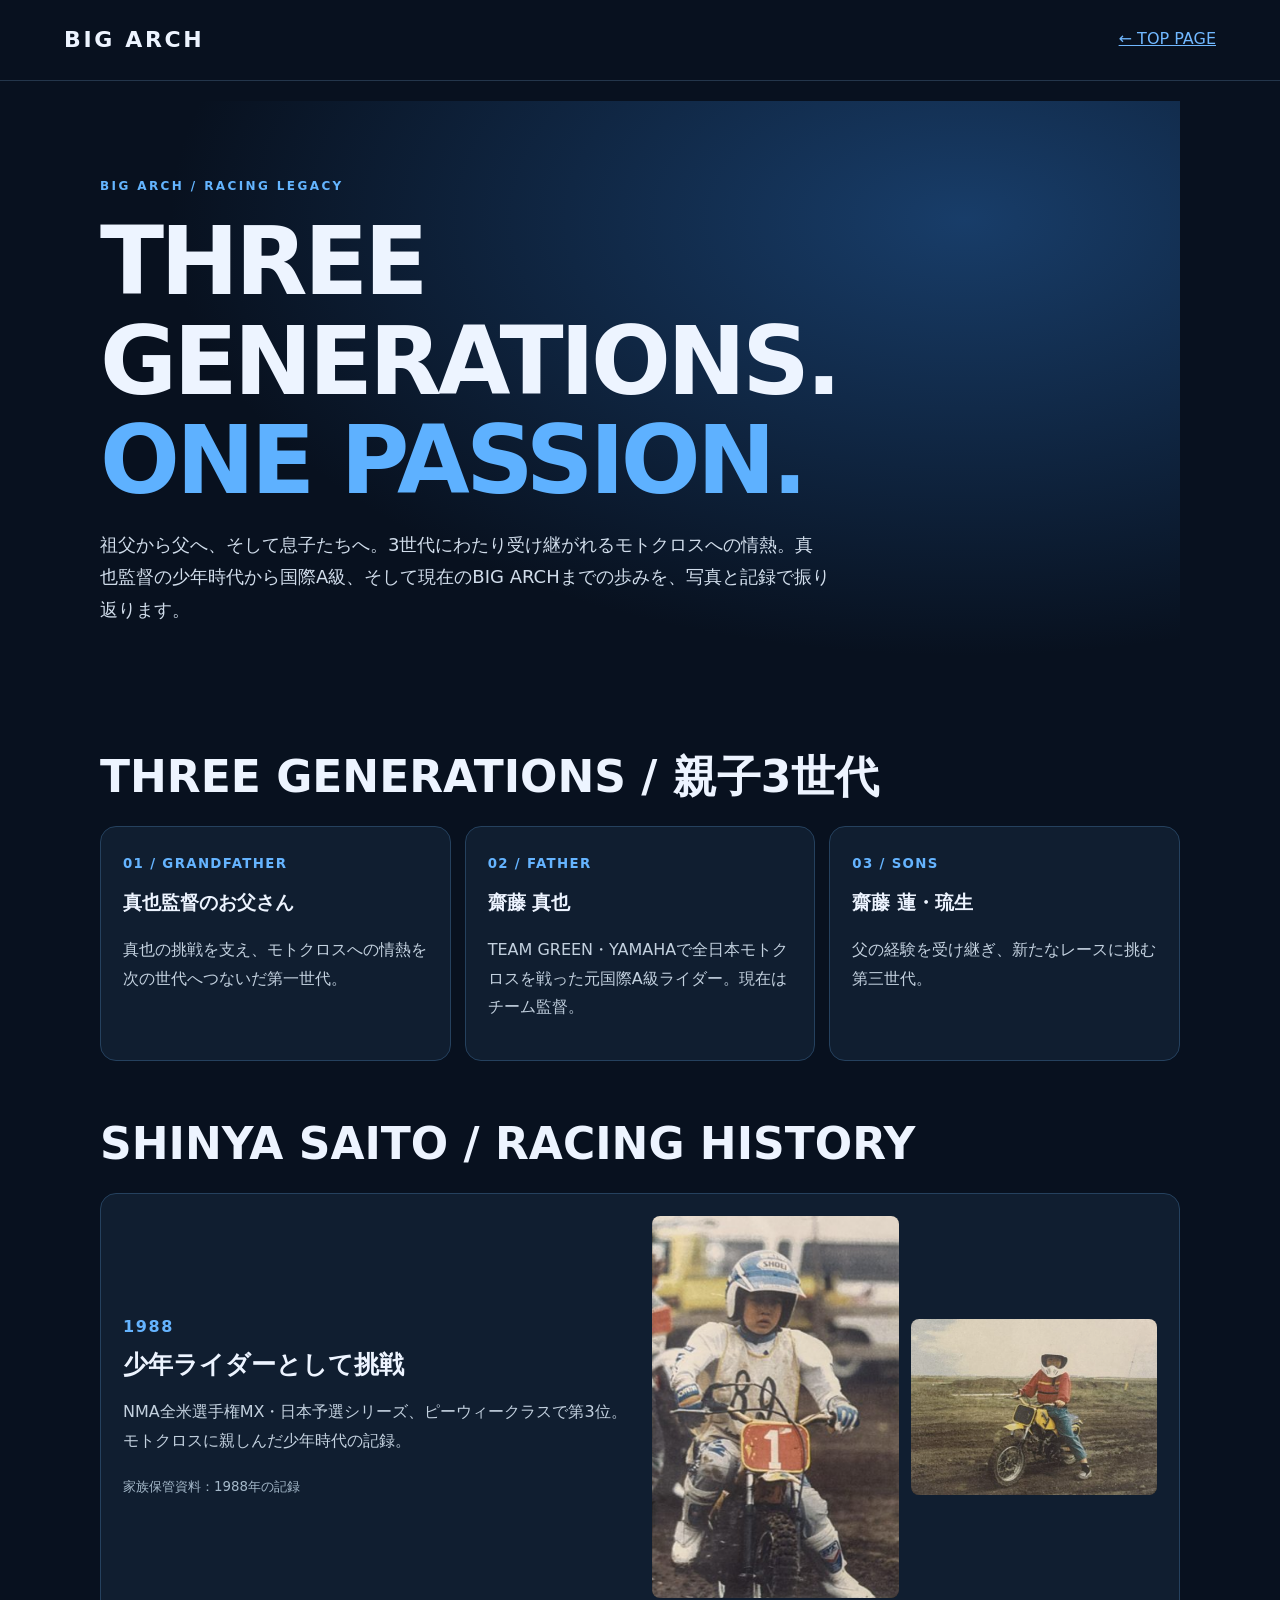
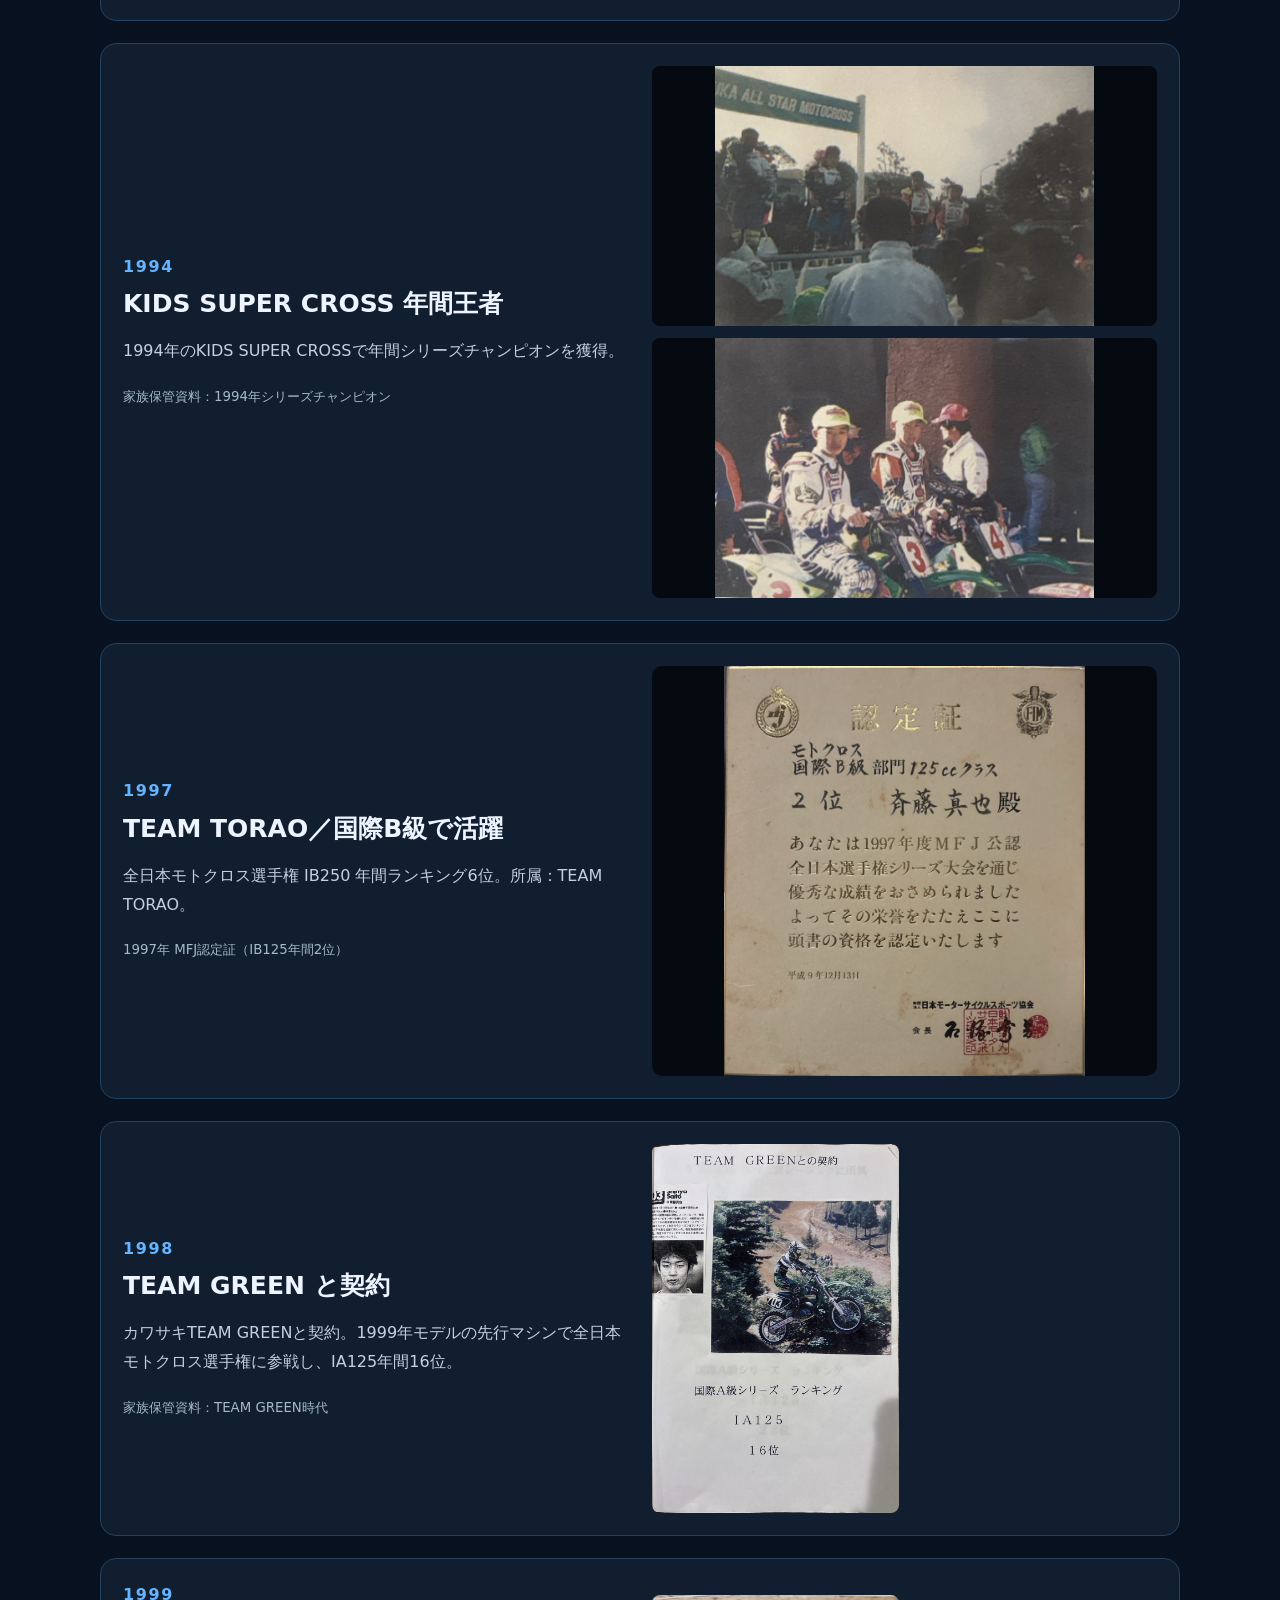
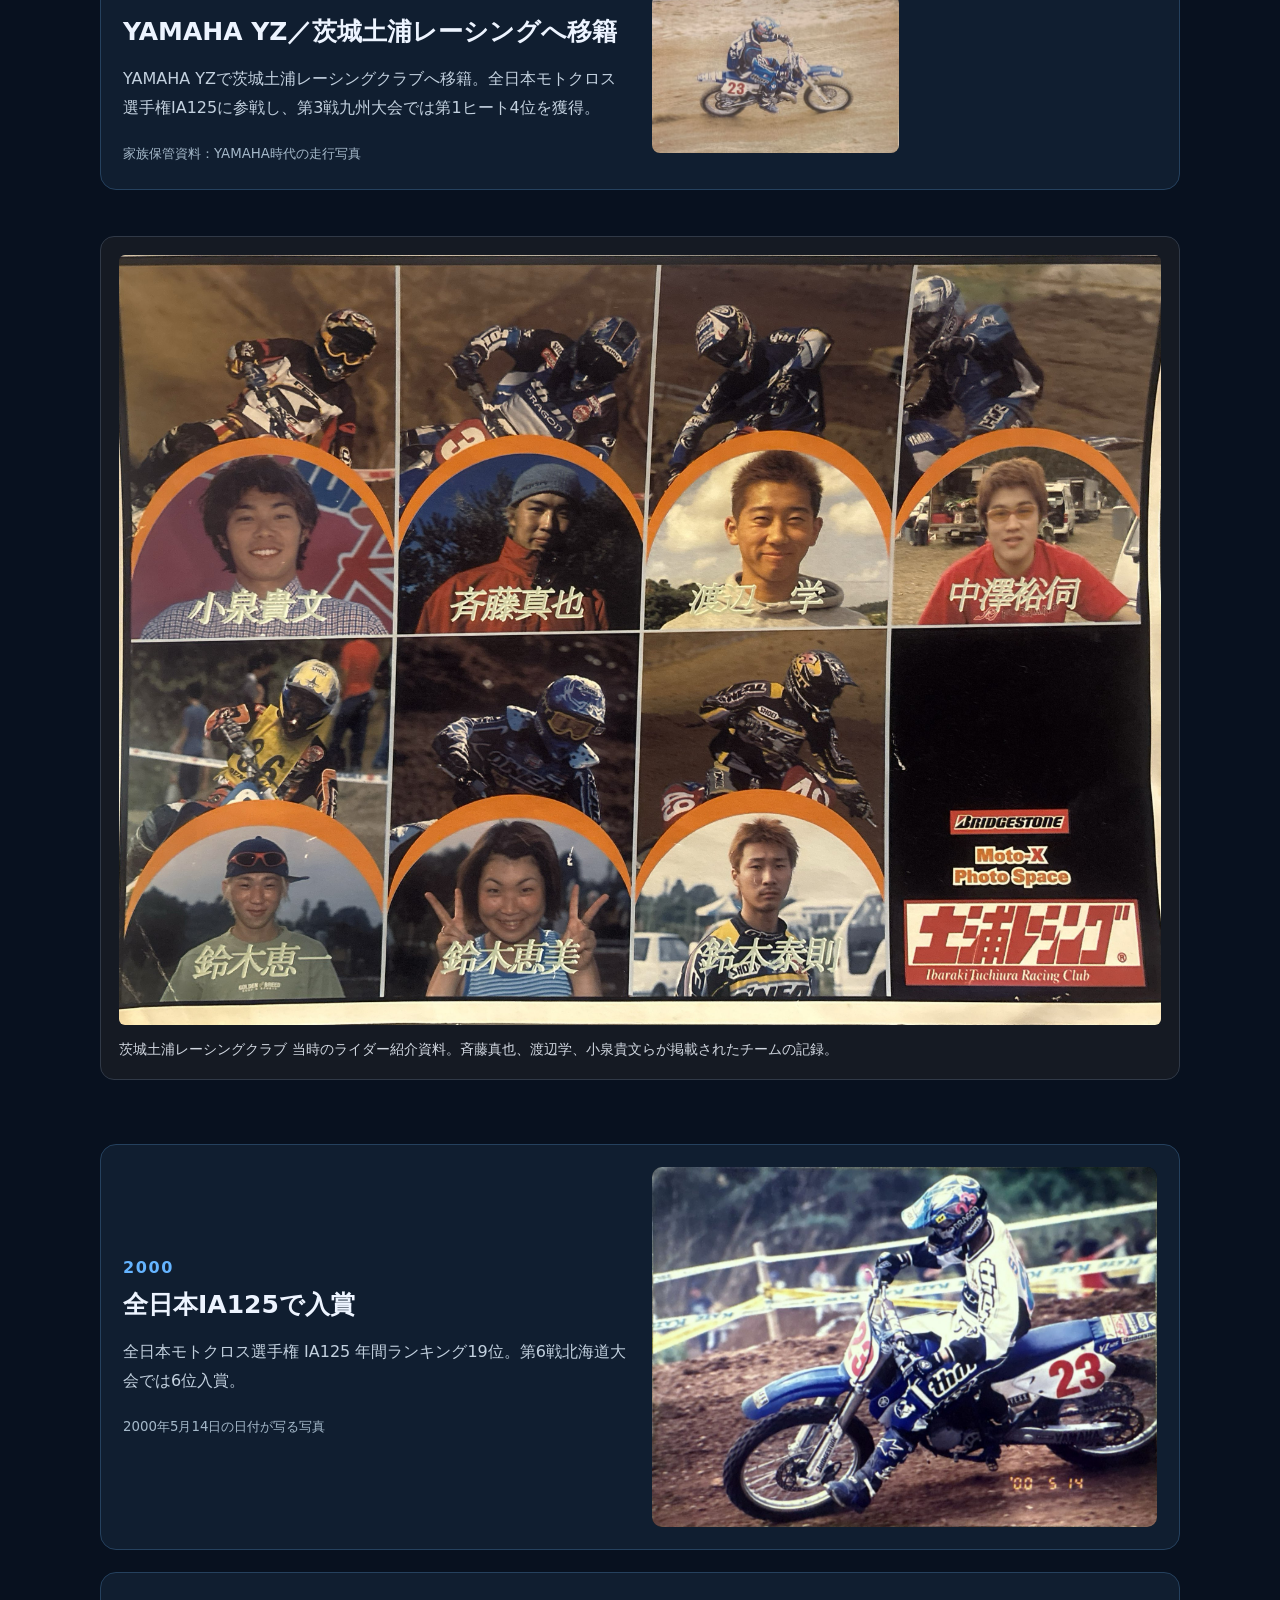
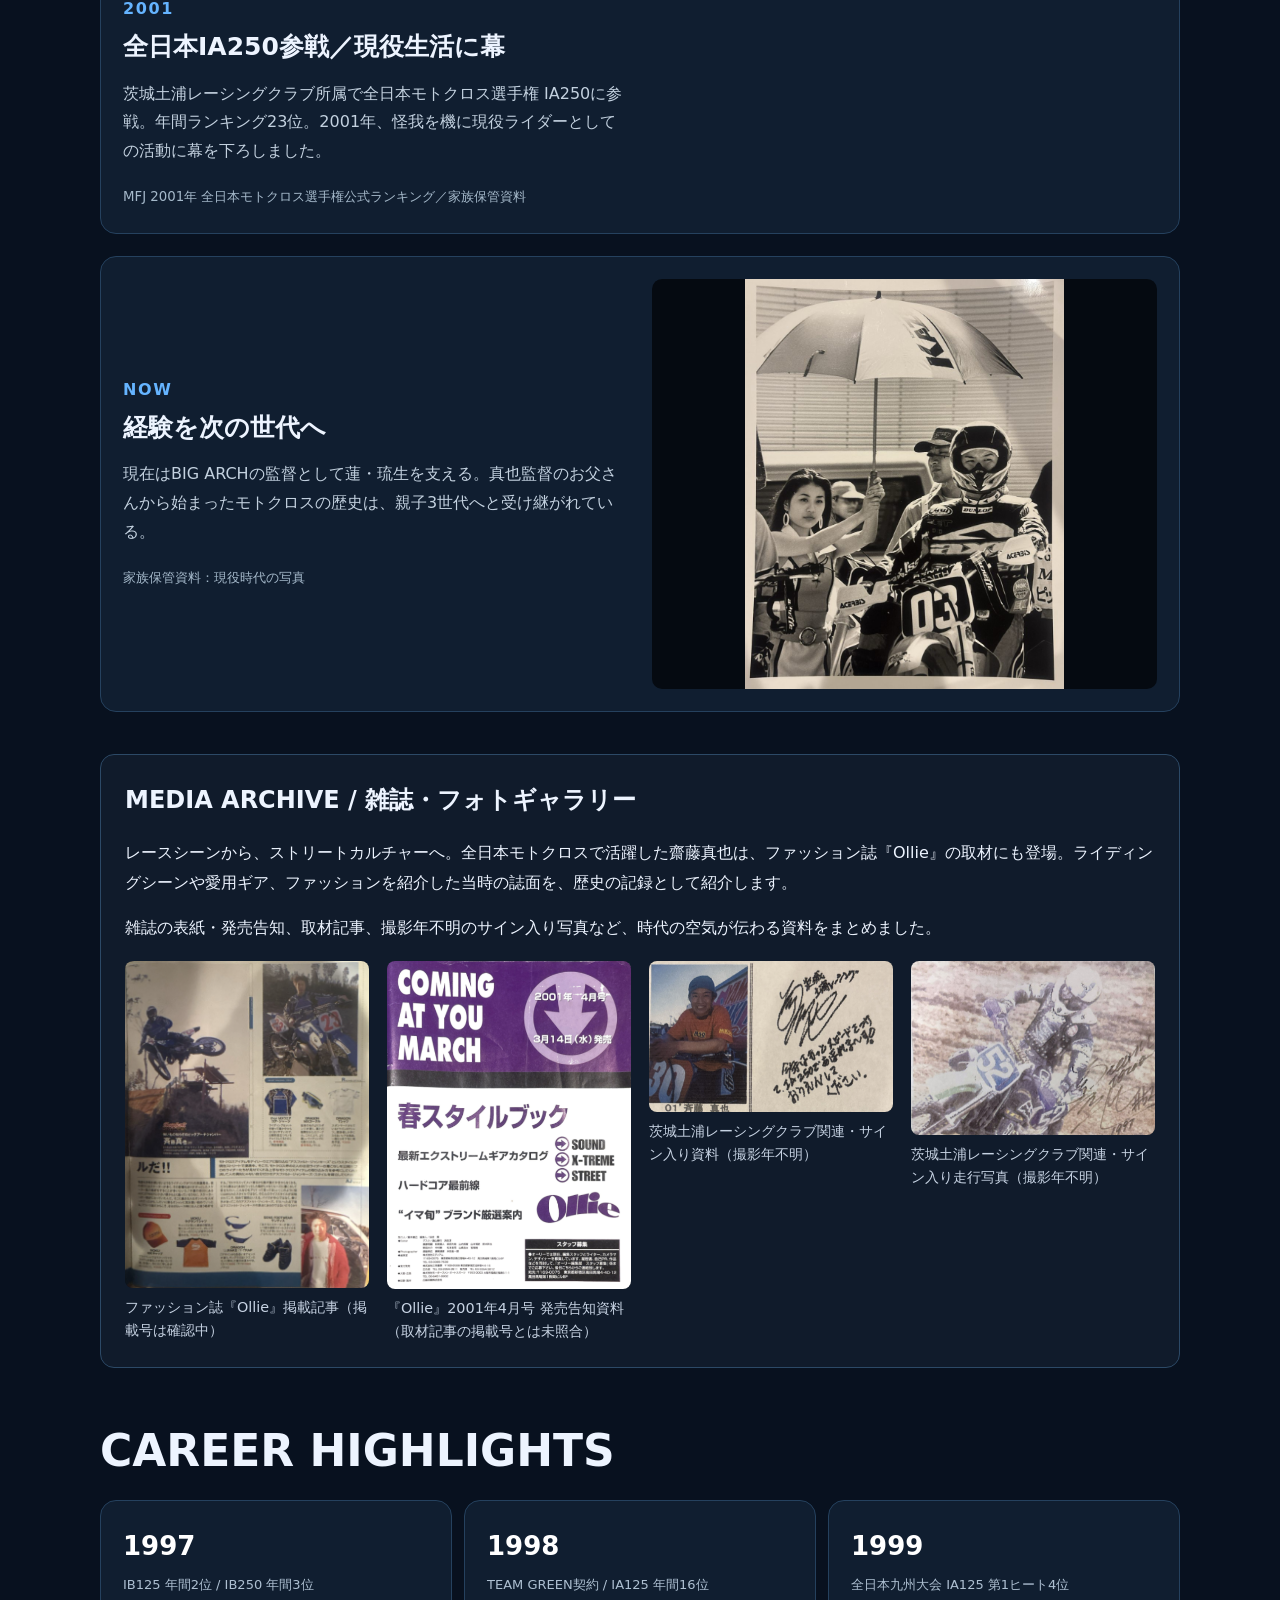
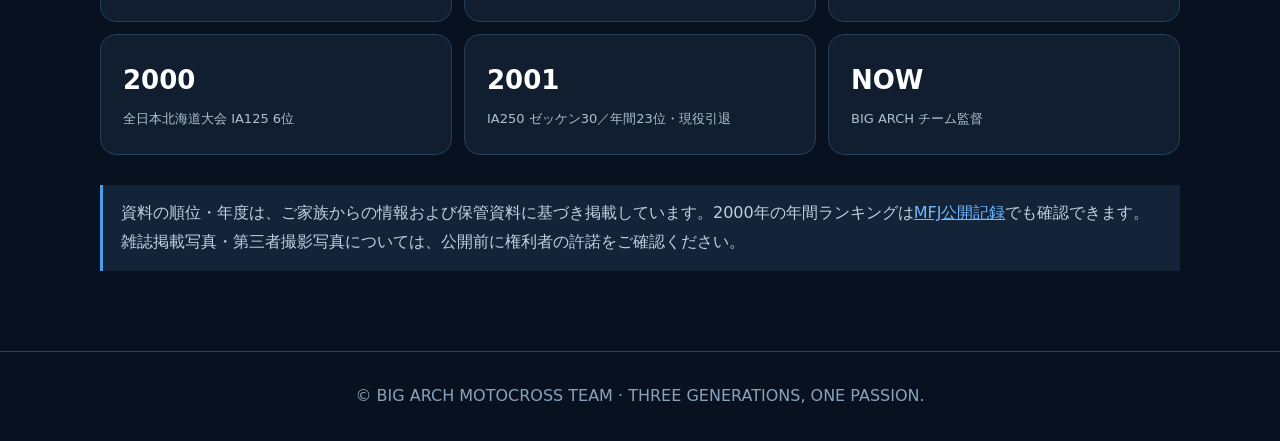
==== commit 57572b9a: "Add files via upload" ====
--- a/history.html
+++ b/history.html
@@ -1,6 +1,9 @@
 <!DOCTYPE html>
-<html lang="ja"><head><meta charset="utf-8"/><meta content="width=device-width,initial-scale=1" name="viewport"/><meta content="BIG ARCH 齋藤真也監督のモトクロス歴史と親子3世代の歩み" name="description"/><title>SHINYA SAITO HISTORY | BIG ARCH</title><link href="history.css" rel="stylesheet"/><style>
+
+<html lang="ja"><head><meta charset="utf-8"/><meta content="width=device-width,initial-scale=1" name="viewport"/><meta content="BIG ARCH 齋藤真也監督のモトクロス歴史と親子3世代の歩み" name="description"/><title>齋藤真也（斉藤真也）モトクロス経歴・雑誌掲載 | BIG ARCH</title><link href="history.css" rel="stylesheet"/><style>
 .tsuchiura-archive{margin:24px 0 42px;padding:18px;background:#151a23;border:1px solid #303947;border-radius:14px;}
 .tsuchiura-archive img{display:block;width:100%;height:auto;object-fit:contain;border-radius:6px;}
 .tsuchiura-archive figcaption{font-size:0.9rem;line-height:1.7;color:#d2d8e1;margin-top:12px;}
-</style></head><body><header><b>BIG ARCH</b><a href="index.html">← TOP PAGE</a></header><main><section class="hero"><div class="kicker">BIG ARCH / RACING LEGACY</div><h1>THREE<br/>GENERATIONS.<br/><em>ONE PASSION.</em></h1><p class="lead">祖父から父へ、そして息子たちへ。3世代にわたり受け継がれるモトクロスへの情熱。真也監督の少年時代から国際A級、そして現在のBIG ARCHまでの歩みを、写真と記録で振り返ります。</p></section><h2 class="section-title">THREE GENERATIONS / 親子3世代</h2><section class="generations"><div class="generation"><small>01 / GRANDFATHER</small><h3>真也監督のお父さん</h3><p>モトクロスを走り、家族の歴史の原点となった第一世代。</p></div><div class="generation"><small>02 / FATHER</small><h3>齋藤 真也</h3><p>TEAM GREEN・YAMAHAで全日本モトクロスを戦った元国際A級ライダー。現在はチーム監督。</p></div><div class="generation"><small>03 / SONS</small><h3>齋藤 蓮・琉生</h3><p>父の経験を受け継ぎ、新たなレースに挑む第三世代。</p></div></section><h2 class="section-title">SHINYA SAITO / RACING HISTORY</h2><div class="timeline"><article class="entry"><div><div class="year">1988</div><h3>少年ライダーとして挑戦</h3><p>NMA全米選手権MX・日本予選シリーズ、ピーウィークラスで第3位。モトクロスに親しんだ少年時代の記録。</p><small>家族保管資料：1988年の記録</small></div><img alt="少年ライダーとして挑戦に関連する保存資料" loading="lazy" src="kids-1988.jpg"/></article><article class="entry"><div><div class="year">1994</div><h3>KIDS SUPER CROSS 年間王者</h3><p>1994年のKIDS SUPER CROSSで年間シリーズチャンピオンを獲得。</p><small>家族保管資料：1994年シリーズチャンピオン</small></div><img alt="KIDS SUPER CROSS 年間王者に関連する保存資料" loading="lazy" src="kids-1994.jpg"/></article><article class="entry"><div><div class="year">1997</div><h3>国際B級・2クラスで年間上位</h3><p>全日本モトクロス選手権 IB125年間2位、IB250年間3位。IB125の年間2位はMFJ認定証でも確認できる。</p><small>1997年 MFJ認定証（IB125年間2位）</small></div><img alt="国際B級・2クラスで年間上位に関連する保存資料" loading="lazy" src="ib-1997.jpg"/></article><article class="entry"><div><div class="year">1998</div><h3>TEAM GREEN と契約</h3><p>カワサキTEAM GREENと契約。1999年モデルの先行マシンで全日本モトクロス選手権に参戦し、IA125年間16位。</p><small>家族保管資料：TEAM GREEN時代</small></div><img alt="TEAM GREEN と契約に関連する保存資料" loading="lazy" src="green-1998.jpg"/></article><article class="entry"><div><div class="year">1999</div><h3>YAMAHA YZ／茨城土浦レーシングへ移籍</h3><p>YAMAHA YZで茨城土浦レーシングクラブへ移籍。全日本モトクロス選手権IA125・IA250に参戦し、第3戦九州大会ではIA125第1ヒート4位を獲得。</p><small>家族保管資料：YAMAHA時代の走行写真</small></div><img alt="YAMAHAへ移籍に関連する保存資料" loading="lazy" src="yamaha-1999.jpg"/></article><figure class="tsuchiura-archive"><img alt="茨城土浦レーシングクラブの当時のライダー紹介資料。斉藤真也、渡辺学、小泉貴文ほか7人のライダーとチームロゴ" loading="lazy" src="tsuchiura-riders-2001.jpg"/><figcaption>茨城土浦レーシングクラブ 当時のライダー紹介資料。斉藤真也、渡辺学、小泉貴文らが掲載されたチームの記録。</figcaption></figure><article class="entry"><div><div class="year">2000</div><h3>全日本IA125で入賞</h3><p>全日本IA125年間ランキング19位（36ポイント）。第6戦北海道大会ではIA125クラス6位入賞。</p><small>2000年5月14日の日付が写る写真</small></div><img alt="全日本IA125で入賞に関連する保存資料" loading="lazy" src="yamaha-2000.jpg"/></article><article class="entry"><div><div class="year">2001</div><h3>ゼッケン30／全日本IA250参戦・現役引退</h3><p>茨城土浦レーシングクラブ所属で全日本モトクロス選手権・国際A級250ccクラスにゼッケン30番で参戦。年間ランキング23位。怪我を機に現役生活に一区切りをつけた。</p><small>MFJ 2001年 全日本モトクロス選手権公式ランキング／家族保管資料</small></div><img alt="怪我により現役引退に関連する保存資料" loading="lazy" src="magazine-2001.jpg"/></article><article class="entry"><div><div class="year">NOW</div><h3>経験を次の世代へ</h3><p>現在はBIG ARCHの監督として蓮・琉生を支える。真也監督のお父さんから始まったモトクロスの歴史は、親子3世代へと受け継がれている。</p><small>家族保管資料：現役時代の写真</small></div><img alt="経験を次の世代へに関連する保存資料" loading="lazy" src="green-03.jpg"/></article></div><h2 class="section-title">CAREER HIGHLIGHTS</h2><section class="stats"><div class="stat"><strong>1997</strong><span>IB125 年間2位 / IB250 年間3位</span></div><div class="stat"><strong>1998</strong><span>TEAM GREEN契約 / IA125 年間16位</span></div><div class="stat"><strong>1999</strong><span>全日本九州大会 IA125 第1ヒート4位</span></div><div class="stat"><strong>2000</strong><span>全日本北海道大会 IA125 6位</span></div><div class="stat"><strong>2001</strong><span>IA250 ゼッケン30／年間23位・現役引退</span></div><div class="stat"><strong>NOW</strong><span>BIG ARCH チーム監督</span></div></section><div class="note">資料の順位・年度は、ご家族からの情報および保管資料に基づき掲載しています。2000年の年間ランキングは<a href="https://www.mfj.or.jp/wp-content/uploads/2025/04/2000MFJ_ALLJAPAN_ranking_MX.pdf" rel="noopener" target="_blank">MFJ公開記録</a>でも確認できます。雑誌掲載写真・第三者撮影写真については、公開前に権利者の許諾をご確認ください。</div></main><footer>© BIG ARCH MOTOCROSS TEAM · THREE GENERATIONS, ONE PASSION.</footer></body></html>+</style><style>
+.archive-photo-grid{display:grid;grid-template-columns:repeat(2,minmax(0,1fr));gap:12px;align-items:center}.archive-photo-grid img{display:block;width:100%;height:auto;object-fit:contain;border-radius:8px}.archive-photo-grid.stacked{grid-template-columns:1fr}.archive-photo-grid.stacked img{max-height:260px;object-fit:contain}.media-archive{margin:42px 0;padding:24px;background:#101b2b;border:1px solid #2c4966;border-radius:14px}.media-archive h2{margin:0 0 12px}.media-archive .media-gallery{display:grid;grid-template-columns:repeat(auto-fit,minmax(210px,1fr));gap:18px;margin-top:18px}.media-archive figure{margin:0}.media-archive img{display:block;width:100%;height:auto;max-height:540px;object-fit:contain;background:#080e18;border-radius:8px}.media-archive figcaption{margin-top:8px;color:#c7d3e3;font-size:.9rem;line-height:1.6}.media-archive p{line-height:1.85}@media(max-width:650px){.archive-photo-grid{grid-template-columns:1fr}}
+</style></head><body><header><b>BIG ARCH</b><a href="index.html">← TOP PAGE</a></header><main><section class="hero"><div class="kicker">BIG ARCH / RACING LEGACY</div><h1>THREE<br/>GENERATIONS.<br/><em>ONE PASSION.</em></h1><p class="lead">祖父から父へ、そして息子たちへ。3世代にわたり受け継がれるモトクロスへの情熱。真也監督の少年時代から国際A級、そして現在のBIG ARCHまでの歩みを、写真と記録で振り返ります。</p></section><h2 class="section-title">THREE GENERATIONS / 親子3世代</h2><section class="generations"><div class="generation"><small>01 / GRANDFATHER</small><h3>真也監督のお父さん</h3><p>真也の挑戦を支え、モトクロスへの情熱を次の世代へつないだ第一世代。</p></div><div class="generation"><small>02 / FATHER</small><h3>齋藤 真也</h3><p>TEAM GREEN・YAMAHAで全日本モトクロスを戦った元国際A級ライダー。現在はチーム監督。</p></div><div class="generation"><small>03 / SONS</small><h3>齋藤 蓮・琉生</h3><p>父の経験を受け継ぎ、新たなレースに挑む第三世代。</p></div></section><h2 class="section-title">SHINYA SAITO / RACING HISTORY</h2><div class="timeline"><article class="entry"><div><div class="year">1988</div><h3>少年ライダーとして挑戦</h3><p>NMA全米選手権MX・日本予選シリーズ、ピーウィークラスで第3位。モトクロスに親しんだ少年時代の記録。</p><small>家族保管資料：1988年の記録</small></div><div class="archive-photo-grid"><img alt="1988年 齋藤真也 関連写真（当時の原版）" loading="lazy" src="shinya-1988-number1.png"/><img alt="1988年 齋藤真也 関連写真（当時の原版）" loading="lazy" src="shinya-1988-yellow-bike.png"/></div></article><article class="entry"><div><div class="year">1994</div><h3>KIDS SUPER CROSS 年間王者</h3><p>1994年のKIDS SUPER CROSSで年間シリーズチャンピオンを獲得。</p><small>家族保管資料：1994年シリーズチャンピオン</small></div><div class="archive-photo-grid stacked"><img alt="1994年 齋藤真也 関連写真（当時の原版）" loading="lazy" src="1994-podium.png"/><img alt="1994年 齋藤真也 関連写真（当時の原版）" loading="lazy" src="1994-riders.png"/></div></article><article class="entry"><div><div class="year">1997</div><h3>TEAM TORAO／国際B級で活躍</h3><p>全日本モトクロス選手権 IB250 年間ランキング6位。所属：TEAM TORAO。</p><small>1997年 MFJ認定証（IB125年間2位）</small></div><img alt="国際B級・2クラスで年間上位に関連する保存資料" loading="lazy" src="ib-1997.jpg"/></article><article class="entry"><div><div class="year">1998</div><h3>TEAM GREEN と契約</h3><p>カワサキTEAM GREENと契約。1999年モデルの先行マシンで全日本モトクロス選手権に参戦し、IA125年間16位。</p><small>家族保管資料：TEAM GREEN時代</small></div><div class="archive-photo-grid"><img alt="1998年 齋藤真也 関連写真（当時の原版）" loading="lazy" src="green-1998.jpg"/></div></article><article class="entry"><div><div class="year">1999</div><h3>YAMAHA YZ／茨城土浦レーシングへ移籍</h3><p>YAMAHA YZで茨城土浦レーシングクラブへ移籍。全日本モトクロス選手権IA125に参戦し、第3戦九州大会では第1ヒート4位を獲得。</p><small>家族保管資料：YAMAHA時代の走行写真</small></div><div class="archive-photo-grid"><img alt="1999年 齋藤真也 関連写真（当時の原版）" loading="lazy" src="shinya-1999-original.png"/></div></article><figure class="tsuchiura-archive"><img alt="茨城土浦レーシングクラブの当時のライダー紹介資料。斉藤真也、渡辺学、小泉貴文ほか7人のライダーとチームロゴ" loading="lazy" src="tsuchiura-riders-2001.jpg"/><figcaption>茨城土浦レーシングクラブ 当時のライダー紹介資料。斉藤真也、渡辺学、小泉貴文らが掲載されたチームの記録。</figcaption></figure><article class="entry"><div><div class="year">2000</div><h3>全日本IA125で入賞</h3><p>全日本モトクロス選手権 IA125 年間ランキング19位。第6戦北海道大会では6位入賞。</p><small>2000年5月14日の日付が写る写真</small></div><img alt="全日本IA125で入賞に関連する保存資料" loading="lazy" src="yamaha-2000.jpg"/></article><article class="entry"><div><div class="year">2001</div><h3>全日本IA250参戦／現役生活に幕</h3><p>茨城土浦レーシングクラブ所属で全日本モトクロス選手権 IA250に参戦。年間ランキング23位。2001年、怪我を機に現役ライダーとしての活動に幕を下ろしました。</p><small>MFJ 2001年 全日本モトクロス選手権公式ランキング／家族保管資料</small></div></article><article class="entry"><div><div class="year">NOW</div><h3>経験を次の世代へ</h3><p>現在はBIG ARCHの監督として蓮・琉生を支える。真也監督のお父さんから始まったモトクロスの歴史は、親子3世代へと受け継がれている。</p><small>家族保管資料：現役時代の写真</small></div><img alt="経験を次の世代へに関連する保存資料" loading="lazy" src="green-03.jpg"/></article></div><section class="media-archive" id="media-archive"><h2>MEDIA ARCHIVE / 雑誌・フォトギャラリー</h2><p>レースシーンから、ストリートカルチャーへ。全日本モトクロスで活躍した齋藤真也は、ファッション誌『Ollie』の取材にも登場。ライディングシーンや愛用ギア、ファッションを紹介した当時の誌面を、歴史の記録として紹介します。</p><p>雑誌の表紙・発売告知、取材記事、撮影年不明のサイン入り写真など、時代の空気が伝わる資料をまとめました。</p><div class="media-gallery"><figure><img alt="ファッション誌『Ollie』掲載記事（掲載号は確認中）" loading="lazy" src="ollie-article.png"/><figcaption>ファッション誌『Ollie』掲載記事（掲載号は確認中）</figcaption></figure><figure><img alt="『Ollie』2001年4月号 発売告知資料（取材記事の掲載号とは未照合）" loading="lazy" src="ollie-announcement.png"/><figcaption>『Ollie』2001年4月号 発売告知資料（取材記事の掲載号とは未照合）</figcaption></figure><figure><img alt="茨城土浦レーシングクラブ関連・サイン入り資料（撮影年不明）" loading="lazy" src="tsuchiura-autograph-profile.png"/><figcaption>茨城土浦レーシングクラブ関連・サイン入り資料（撮影年不明）</figcaption></figure><figure><img alt="茨城土浦レーシングクラブ関連・サイン入り走行写真（撮影年不明）" loading="lazy" src="tsuchiura-autograph-riding.png"/><figcaption>茨城土浦レーシングクラブ関連・サイン入り走行写真（撮影年不明）</figcaption></figure></div></section><h2 class="section-title">CAREER HIGHLIGHTS</h2><section class="stats"><div class="stat"><strong>1997</strong><span>IB125 年間2位 / IB250 年間3位</span></div><div class="stat"><strong>1998</strong><span>TEAM GREEN契約 / IA125 年間16位</span></div><div class="stat"><strong>1999</strong><span>全日本九州大会 IA125 第1ヒート4位</span></div><div class="stat"><strong>2000</strong><span>全日本北海道大会 IA125 6位</span></div><div class="stat"><strong>2001</strong><span>IA250 ゼッケン30／年間23位・現役引退</span></div><div class="stat"><strong>NOW</strong><span>BIG ARCH チーム監督</span></div></section><div class="note">資料の順位・年度は、ご家族からの情報および保管資料に基づき掲載しています。2000年の年間ランキングは<a href="https://www.mfj.or.jp/wp-content/uploads/2025/04/2000MFJ_ALLJAPAN_ranking_MX.pdf" rel="noopener" target="_blank">MFJ公開記録</a>でも確認できます。雑誌掲載写真・第三者撮影写真については、公開前に権利者の許諾をご確認ください。</div></main><footer>© BIG ARCH MOTOCROSS TEAM · THREE GENERATIONS, ONE PASSION.</footer></body></html>
